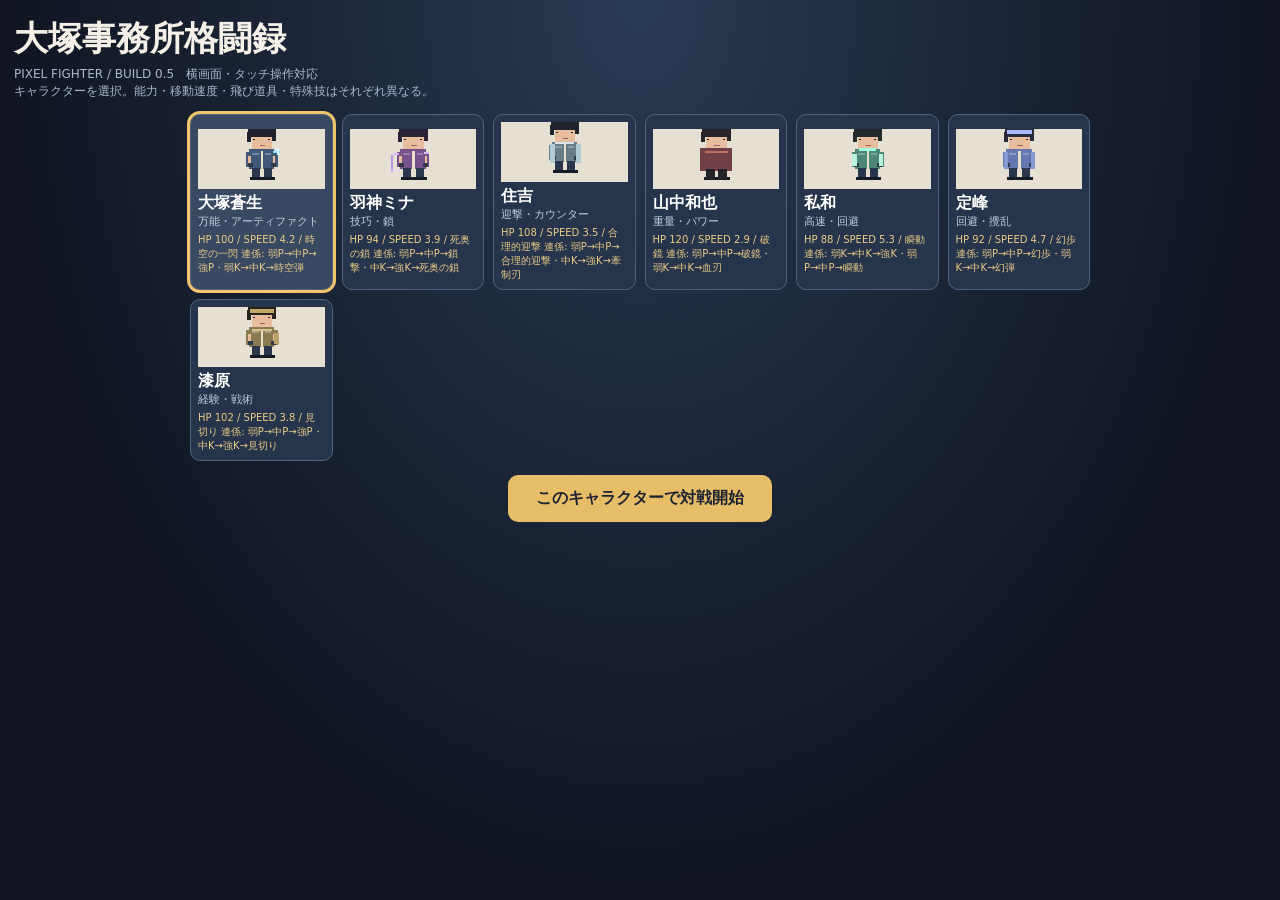
==== index.html @ 5e10b1a4 "Add distinct projectile behaviors for all seven fighters" ====
<!doctype html>
<html lang="ja">
<head>
<meta charset="utf-8">
<meta name="viewport" content="width=device-width,initial-scale=1,maximum-scale=1,user-scalable=no,viewport-fit=cover">
<meta name="theme-color" content="#101521">
<title>大塚事務所格闘録</title>
<style>
*{box-sizing:border-box}html,body{margin:0;width:100%;height:100%;overflow:hidden;background:#101521;color:#f4f0e7;font-family:system-ui,"Noto Sans JP",sans-serif;touch-action:none;user-select:none;-webkit-user-select:none}
button{font:inherit;border:0;cursor:pointer}.hidden{display:none!important}
#selectPanel{height:100dvh;overflow:auto;padding:14px;background:radial-gradient(ellipse at top,#293a53,#101521 70%)}
h1{font-size:clamp(22px,4vw,34px);margin:2px 0 4px}.sub{color:#aab8ce;font-size:12px}
#roster{display:grid;grid-template-columns:repeat(auto-fit,minmax(135px,1fr));gap:9px;max-width:900px;margin:14px auto}
.fighter{background:#26354b;color:#fff;border:1px solid #50627d;border-radius:10px;padding:7px;text-align:left;min-height:100px}.fighter.selected{outline:3px solid #efc56e;background:#394962}.fighter b,.fighter small{display:block}.fighter small{color:#c3cee0;font-size:11px}.fighter .stats{font-size:10px;color:#eacb88;margin-top:4px}
#start{display:block;margin:12px auto;padding:13px 28px;border-radius:10px;background:#e8bd68;color:#1b2230;font-weight:900}
#game{position:relative;width:100vw;height:100dvh;overflow:hidden;background:#111a27}
#arena{position:absolute;inset:0;width:100%;height:100%;display:block;image-rendering:pixelated}
#hud{position:absolute;left:3%;right:3%;top:max(8px,env(safe-area-inset-top));display:flex;gap:14px;justify-content:space-between;pointer-events:none;text-shadow:0 2px 3px #000}
.hudside{width:44%;max-width:440px}.hudside.right{text-align:right}.name{font-weight:900;font-size:clamp(12px,2.2vw,18px)}.meter{height:clamp(10px,1.8vh,16px);background:#492b37;border:1px solid #fff9;border-radius:4px;overflow:hidden;margin-top:3px}.fill{height:100%;width:100%;background:linear-gradient(90deg,#4bd07e,#a6e58a);transition:width .12s}
#round{position:absolute;top:9%;left:50%;transform:translateX(-50%);font-weight:900;font-size:clamp(12px,2vw,17px);color:#ffe5a3;text-shadow:0 2px 4px #000;white-space:nowrap;pointer-events:none}
#status{position:absolute;top:16%;left:50%;transform:translateX(-50%);font-size:clamp(13px,2.4vw,21px);font-weight:900;text-shadow:0 2px 4px #000;color:#fff0bd;white-space:nowrap;pointer-events:none}
#controls{position:absolute;inset:0;pointer-events:none}
#stickZone{position:absolute;left:max(14px,env(safe-area-inset-left));bottom:max(13px,env(safe-area-inset-bottom));width:clamp(112px,22vw,176px);height:clamp(112px,22vw,176px);border-radius:50%;background:#c9d8ef20;border:2px solid #e5efff50;backdrop-filter:blur(2px);pointer-events:auto;touch-action:none}
#stickKnob{position:absolute;width:42%;height:42%;left:29%;top:29%;border-radius:50%;background:#e5bd6c99;border:2px solid #fff9;box-shadow:0 2px 10px #0005;pointer-events:none}
#stickHint{position:absolute;inset:0;display:grid;place-items:center;color:#ffffff65;font-size:10px;font-weight:800;pointer-events:none}
#buttons{position:absolute;right:max(10px,env(safe-area-inset-right));bottom:max(10px,env(safe-area-inset-bottom));width:clamp(210px,39vw,310px);height:clamp(142px,27vw,190px);display:grid;grid-template-columns:repeat(3,1fr);grid-template-rows:repeat(3,1fr);gap:5px;pointer-events:auto}
.action{border-radius:50%;background:#d6e2f02b;border:2px solid #f5f5f580;color:#fff;font-weight:900;font-size:clamp(11px,2vw,16px);text-shadow:0 1px 3px #000;backdrop-filter:blur(3px);box-shadow:0 3px 10px #0004;touch-action:none}
.action:active,.action.pressed{background:#e5bd6c99;transform:scale(.96)}.action{font-size:clamp(9px,1.6vw,13px)}#btnSpecial{background:#a64c4c77;border-color:#ffc1a4a0}#btnFocus{background:#4b82a866;border-color:#a8d5ff99}#comboHud{position:absolute;left:50%;top:23%;transform:translateX(-50%);font-weight:1000;font-size:clamp(20px,4vw,34px);color:#ffe39a;text-shadow:0 3px 5px #000;pointer-events:none}#superWrap{position:absolute;left:3%;right:3%;bottom:7px;height:7px;border:1px solid #ffffff88;background:#111a;border-radius:5px;pointer-events:none}#superFill{height:100%;width:0;background:linear-gradient(90deg,#4aa9e8,#d4f5ff);border-radius:5px}#meterLabel{position:absolute;left:3%;bottom:16px;font-size:9px;color:#dcecff;text-shadow:0 1px 3px #000;pointer-events:none}@media(max-height:390px){#buttons{height:126px;width:220px;gap:3px}.action{font-size:9px}}
#topButtons{position:absolute;right:10px;top:max(8px,env(safe-area-inset-top));display:flex;gap:6px;pointer-events:auto}
.smallBtn{background:#111c2c99;border:1px solid #ffffff55;color:#fff;border-radius:7px;padding:6px 9px;font-size:11px;backdrop-filter:blur(4px)}
#endPanel{position:absolute;inset:0;background:#080d18b8;display:grid;place-items:center;text-align:center}
#endCard{background:#1c293b;border:1px solid #8290a8;border-radius:14px;padding:22px;min-width:220px}#endCard h2{margin:0 0 12px}
@media(orientation:portrait){#game:after{content:"スマホを横向きにしてください";position:absolute;inset:0;background:#101521ed;display:grid;place-items:center;font-weight:900;font-size:20px;z-index:20}}
@media(pointer:fine){#stickZone,#buttons{opacity:.62}}@media(max-height:390px){#stickZone{width:100px;height:100px}#buttons{height:106px;width:158px;gap:5px}.action{font-size:10px}#round{top:8%}#status{top:14%}}
</style>
</head>
<body>
<section id="selectPanel">
<h1>大塚事務所格闘録</h1><div class="sub">PIXEL FIGHTER / BUILD 0.5　横画面・タッチ操作対応</div>
<div class="sub">キャラクターを選択。能力・移動速度・飛び道具・特殊技はそれぞれ異なる。</div>
<div id="roster"></div><button id="start">このキャラクターで対戦開始</button>
</section>
<section id="game" class="hidden">
<canvas id="arena" width="960" height="540"></canvas>
<div id="hud"><div class="hudside"><div class="name" id="pName">PLAYER</div><div class="meter"><div class="fill" id="pBar"></div></div></div><div class="hudside right"><div class="name" id="eName">CPU</div><div class="meter"><div class="fill" id="eBar"></div></div></div></div>
<div id="round">ROUND 1</div><div id="status">FIGHT!</div><div id="comboHud"></div><div id="superWrap"><div id="superFill"></div></div><div id="meterLabel">SUPER</div>
<div id="topButtons"><button class="smallBtn" id="fullscreen">全画面</button><button class="smallBtn" id="back">戻る</button></div>
<div id="controls">
<div id="stickZone"><div id="stickHint">MOVE　↑ JUMP</div><div id="stickKnob"></div></div>
<div id="buttons"><button class="action" id="btnLP">弱P</button><button class="action" id="btnMP">中P</button><button class="action" id="btnHP">強P</button><button class="action" id="btnLK">弱K</button><button class="action" id="btnMK">中K</button><button class="action" id="btnHK">強K</button><button class="action" id="btnSpecial">必殺技</button><button class="action" id="btnFocus">セービング</button><button class="action" id="btnGuard">ガード</button></div>
</div>
<div id="endPanel" class="hidden"><div id="endCard"><h2 id="resultText">WIN!</h2><button id="rematch" class="smallBtn">もう一度対戦</button><button id="toSelect" class="smallBtn">キャラ選択</button></div></div>
</section>
<script>
const cast=[
{name:"大塚蒼生",role:"万能・アーティファクト",color:"#425879",hair:"#20232d",speed:4.2,hp:100,reach:76,weak:7,strong:13,shot: {name:"時空弾",damage:11,speed:8,size:9,color:"#8bd8ff",cool:780,type:"pierce"},special:"時空の一閃",passive:"連続攻撃の硬直が短い",routes:["弱P→中P→強P","弱K→中K→時空弾"]},
{name:"羽神ミナ",role:"技巧・鎖",color:"#76518c",hair:"#292333",speed:3.9,hp:94,reach:115,weak:6,strong:11,shot:{name:"鎖撃",damage:9,speed:7,size:7,color:"#d9b5ff",cool:700,type:"return"},special:"死奥の鎖",passive:"近接攻撃のリーチが長い",routes:["弱P→中P→鎖撃","中K→強K→死奥の鎖"]},
{name:"住吉",role:"迎撃・カウンター",color:"#667d88",hair:"#20252b",speed:3.5,hp:108,reach:86,weak:8,strong:14,shot:{name:"牽制刃",damage:8,speed:9,size:6,color:"#d8edf0",cool:860,type:"fast"},special:"合理的迎撃",passive:"ガード中の被ダメージを大幅軽減",routes:["弱P→中P→合理的迎撃","中K→強K→牽制刃"]},
{name:"山中和也",role:"重量・パワー",color:"#925454",hair:"#28252a",speed:2.9,hp:120,reach:92,weak:9,strong:18,shot:{name:"血刃",damage:10,speed:6,size:10,color:"#e75d62",cool:950,type:"heavy"},special:"破鏡",passive:"特殊技に出血効果",routes:["弱P→中P→破鏡","弱K→中K→血刃"]},
{name:"私和",role:"高速・回避",color:"#4b8878",hair:"#222b2b",speed:5.3,hp:88,reach:72,weak:6,strong:10,shot:{name:"風切",damage:7,speed:11,size:6,color:"#9dffe1",cool:590,type:"triple"},special:"瞬動",passive:"移動速度が高く硬直が短い",routes:["弱K→中K→強K","弱P→中P→瞬動"]},
{name:"定峰",role:"回避・攪乱",color:"#6578b0",hair:"#282b39",speed:4.7,hp:92,reach:80,weak:7,strong:11,shot:{name:"幻弾",damage:8,speed:8,size:8,color:"#b7baff",cool:660,type:"homing"},special:"幻歩",passive:"特殊技で短距離ワープ",routes:["弱P→中P→幻歩","弱K→中K→幻弾"]},
{name:"漆原",role:"経験・戦術",color:"#897a50",hair:"#28251e",speed:3.8,hp:102,reach:90,weak:8,strong:13,shot:{name:"牽制射",damage:9,speed:8,size:7,color:"#ffe39a",cool:720,type:"trap"},special:"見切り",passive:"攻撃後の隙が小さい",routes:["弱P→中P→強P","中K→強K→見切り"]}
];
const $=id=>document.getElementById(id),canvas=$("arena"),ctx=canvas.getContext("2d");
let selected=0,p=null,e=null,shots=[],running=false,last=0,keys={},stickPointer=null,axis=0,axisY=0,guard=false,round=1,hitEffects=[];const spriteCache={};
const clamp=(v,a,b)=>Math.max(a,Math.min(b,v));
function drawMini(cv,d){let c=cv.getContext("2d");c.fillStyle="#e6e0d3";c.fillRect(0,0,cv.width,cv.height);drawFighter(c,{...make(d,cv.width/2,1,false),y:cv.height-8},true)}
cast.forEach((d,i)=>{let b=document.createElement("button");b.className="fighter"+(i===0?" selected":"");let cv=document.createElement("canvas");cv.width=130;cv.height=60;cv.style.width="100%";cv.style.height="60px";cv.style.imageRendering="pixelated";drawMini(cv,d);let n=document.createElement("b");n.textContent=d.name;let r=document.createElement("small");r.textContent=d.role;let s=document.createElement("div");s.className="stats";s.textContent="HP "+d.hp+" / SPEED "+d.speed+" / "+d.special+"\n連係: "+d.routes.join("・");b.append(cv,n,r,s);b.onclick=()=>{selected=i;document.querySelectorAll(".fighter").forEach((x,j)=>x.classList.toggle("selected",i===j))};$("roster").append(b)});
function make(d,x,dir,isCPU){return{d,x,y:425,dir,hp:d.hp,max:d.hp,vy:0,ground:true,cool:0,shotCool:0,stun:0,attackTime:0,attackKind:"",bleed:0,guard:false,isCPU,ai:0,flash:0,anim:0,comboWindow:0,comboStage:0,comboCount:0,comboBuffer:[],guardMeter:100,guardBreak:0,airAttackUsed:false,super:0,focus:0,moveState:"idle",moveTimer:0}}
function say(s){$("status").textContent=s}
function begin(){let idx;do{idx=Math.floor(Math.random()*cast.length)}while(idx===selected);p=make(cast[selected],250,1,false);e=make(cast[idx],710,-1,true);shots=[];hitEffects=[];running=true;last=0;keys={};axis=0;axisY=0;guard=false;$("selectPanel").classList.add("hidden");$("game").classList.remove("hidden");$("endPanel").classList.add("hidden");$("pName").textContent=p.d.name;$("eName").textContent=e.d.name+"（CPU）";$("round").textContent="ROUND "+round;say("FIGHT!");requestAnimationFrame(loop)}
function attackButton(f,t,code){
 const map={LP:["weak",1],MP:["medium",1.28],HP:["heavy",1.65],LK:["weak",.9],MK:["medium",1.12],HK:["heavy",1.48]},m=map[code];
 if(!running||!m||f.stun>0||(!f.ground&&f.airAttackUsed))return;
 const chained=f.comboWindow>0&&f.attackTime<120;if((f.attackTime>0||f.cool>0)&&!chained)return;
 const now=performance.now();f.comboBuffer=f.comboBuffer.filter(v=>now-v.t<1100);f.comboBuffer.push({code,t:now});if(f.comboBuffer.length>3)f.comboBuffer.shift();
 const route=f.comboBuffer.slice(-3).map(v=>v.code).join(",");
 const routeMap={"大塚蒼生":"LP,MP,HP","羽神ミナ":"LP,MP,HK","住吉":"LP,MP,HK","山中和也":"LP,MP,HP","私和":"LK,MK,HK","定峰":"LP,MP,HK","漆原":"LP,MP,HP"};
 const routeHit=route===routeMap[f.d.name];if(routeHit){f.super=Math.min(100,f.super+20);f.comboBuffer=[];say(f.d.name+" 固有コンボ！");}
 const rank=m[0],base=rank==="weak"?f.d.weak:rank==="medium"?Math.round(f.d.weak*1.35):f.d.strong;
 const damage=Math.max(1,Math.round(base*m[1]*(chained ? 0.9 : 1)*(f.ground ? 1 : 0.82)));
 const reach=f.d.reach*(rank==="weak"?.92:rank==="medium"?1.04:1.13);
 f.attackKind=code;f.attackTime=rank==="weak"?175:rank==="medium"?230:300;f.cool=rank==="weak"?280:rank==="medium"?430:610;f.comboWindow=rank==="heavy"?0:660;f.moveState="attack";f.moveTimer=f.attackTime;
 if(!f.ground)f.airAttackUsed=true;
 if(Math.abs(t.x-f.x)<=reach&&Math.abs(t.y-f.y)<125&&f.dir===(t.x>f.x?1:-1)){
  let dmg=damage,blocked=t.guard&&t.guardBreak<=0,armored=t.focus>0;
  if(armored){t.focus=0;dmg=Math.max(1,Math.ceil(dmg*.4));blocked=true;say("FOCUS ARMOR!");}
  if(blocked&&t.guard){t.guardMeter=Math.max(0,t.guardMeter-(rank==="heavy"?38:rank==="medium"?27:17));dmg=Math.max(1,Math.ceil(dmg*(t.d.name==="住吉"?.2:.38)));if(t.guardMeter<=0){t.guard=false;t.guardBreak=1050;t.stun=820;dmg=Math.ceil(damage*1.25);say("GUARD CRUSH!");}}
  t.hp=Math.max(0,t.hp-dmg);t.stun=armored?0:blocked?95:rank==="heavy"?285:rank==="medium"?205:145;t.flash=130;t.x=clamp(t.x+f.dir*(blocked?5:18),45,915);
  f.super=Math.min(100,f.super+dmg*.65);t.super=Math.min(100,t.super+dmg*.25);f.comboCount=chained?f.comboCount+1:1;
  if(f.comboCount>1)say(f.comboCount+" HIT COMBO");hitEffects.push({x:t.x,y:t.y-60,life:190,color:"#ffe6a0"});checkWin();
 }
}
function melee(f,t,kind){
 const chained=f.comboWindow>0&&f.attackTime<95;
 if(!running||f.stun>0||f.attackTime>0&&!chained||f.cool>0&&!chained||(!f.ground&&f.airAttackUsed))return;
 const d=kind==="weak"?f.d.weak:f.d.strong,range=(kind==="weak"?f.d.reach:f.d.reach+14);
 const airborne=!f.ground,damageScale=airborne?.82:1;
 f.attackKind=airborne?"air-"+kind:kind;f.attackTime=kind==="weak"?190:270;
 f.cool=(kind==="weak"?430:690)*(f.d.name==="漆原"?.78:1);
 f.comboWindow=620;f.comboStage=chained?f.comboStage+1:1;if(f.comboStage>=3)f.comboWindow=0;
 if(airborne)f.airAttackUsed=true;
 if(Math.abs(t.x-f.x)<=range&&Math.abs(t.y-f.y)<(airborne?125:90)&&f.dir===(t.x>f.x?1:-1)){
  let damage=Math.max(1,Math.round(d*damageScale)),broken=false;
  if(t.guard){t.guardMeter=Math.max(0,t.guardMeter-(kind==="strong"?34:20));damage=Math.max(1,Math.ceil(d*(t.d.name==="住吉"?.22:.42)));if(t.guardMeter<=0){t.guard=false;t.guardBreak=950;t.stun=720;damage=Math.ceil(d*1.25);broken=true}}
  t.hp=Math.max(0,t.hp-damage);if(!broken)t.stun=t.guard?85:kind==="weak"?145:230;
  t.flash=110;t.x=clamp(t.x+f.dir*(t.guard?5:17),45,915);
  say(broken?t.d.name+"のガードブレイク！":f.d.name+"："+(airborne?"空中":"")+(kind==="weak"?"弱攻撃":"強攻撃")+"！");
  checkWin();
 }
}
function shoot(f,forced=false){
 if(!running||f.shotCool>0||f.stun>0||(f.attackTime>0&&!forced))return;
 const q=f.d.shot,type=q.type||"normal",superBoost=f.attackKind==="super"?1.8:1;
 const spawn=(vy=0,offset=0)=>shots.push({x:f.x+f.dir*25,y:f.y-65+offset,vx:f.dir*q.speed,vy,damage:Math.round(q.damage*superBoost),size:q.size*(superBoost>1?1.5:1),color:q.color,owner:f,life:type==="trap"?240:150,type,hitCount:0,turn:false});
 if(type==="triple"){spawn(-1.05,-9);spawn(0,0);spawn(1.05,9)}else spawn();
 f.shotCool=q.cool;f.attackTime=155;f.attackKind="shot";f.comboWindow=0;say(f.d.name+"："+q.name+"！");
}
function special(f,t){const chained=f.comboWindow>0&&f.attackTime<120;if(!running||f.stun>0||f.attackTime>0&&!chained||f.cool>0&&!chained)return;let name=f.d.name;const powered=f.super>=100;if(powered)f.super=0;f.cool=(name==="私和"?560:760);f.attackTime=powered?420:190;f.attackKind=powered?"super":"special";f.comboWindow=0;if(name==="定峰"){f.x=clamp(t.x-f.dir*70,45,915);f.dir=t.x>f.x?1:-1;meleeEffect(f,t,13,100,"幻歩");return}if(name==="羽神ミナ"){meleeEffect(f,t,17,150,"死奥の鎖");return}if(name==="住吉"){f.guard=true;f.attackTime=520;f.guardMeter=Math.min(100,f.guardMeter+25);say("住吉：合理的迎撃！");return}if(name==="山中和也"){meleeEffect(f,t,21,105,"破鏡");if(Math.abs(t.x-f.x)<110)t.bleed=2400;return}if(name==="漆原"){f.guard=true;f.attackTime=0;shoot(f,true);return}if(name==="私和"){f.x=clamp(f.x+f.dir*95,45,915);meleeEffect(f,t,15,85,"瞬動");return}shoot(f,true)}
function meleeEffect(f,t,dmg,range,label){if(Math.abs(t.x-f.x)<=range&&f.dir===(t.x>f.x?1:-1)){dmg=Math.round(dmg*(f.attackKind==="super"?1.8:1));if(t.focus>0){t.focus=0;dmg=Math.max(1,Math.ceil(dmg*.4));t.stun=0}else t.stun=230;t.hp=Math.max(0,t.hp-dmg);t.stun=t.focus>0?0:230;t.flash=140;t.x=clamp(t.x+f.dir*20,45,915);say(f.d.name+"："+label+"！");checkWin()}else say(f.d.name+"："+label+"！")}
function checkWin(){if(p.hp<=0||e.hp<=0){running=false;let winner=p.hp>0?p.d.name:e.d.name;$("resultText").textContent=winner+" WIN!";$("endPanel").classList.remove("hidden")}}
function updateF(f,t,dt){let k=dt/16.67;f.anim+=dt;f.moveTimer=Math.max(0,f.moveTimer-dt);f.focus=Math.max(0,f.focus-dt);if(f.moveTimer===0&&f.attackTime===0)f.moveState=f.ground?"idle":"jump";f.cool=Math.max(0,f.cool-dt);f.shotCool=Math.max(0,f.shotCool-dt);f.stun=Math.max(0,f.stun-dt);f.attackTime=Math.max(0,f.attackTime-dt);f.flash=Math.max(0,f.flash-dt);f.comboWindow=Math.max(0,f.comboWindow-dt);f.guardBreak=Math.max(0,f.guardBreak-dt);if(!f.guard&&f.guardBreak<=0)f.guardMeter=Math.min(100,f.guardMeter+dt*.018);if(f.guardBreak>0)f.guard=false;if(f.bleed>0){let old=Math.ceil(f.bleed/800);f.bleed=Math.max(0,f.bleed-dt);if(Math.ceil(f.bleed/800)<old){f.hp=Math.max(0,f.hp-1);checkWin()}}if(f.attackTime===0&&f.isCPU)f.guard=false;
if(f.isCPU){f.ai+=dt;f.dir=t.x>f.x?1:-1;if(f.stun<=0&&f.attackTime<=0){let dist=Math.abs(t.x-f.x);if(dist>270){f.x+=f.dir*f.d.speed*.8*k}else if(dist>f.d.reach+25){f.x+=f.dir*f.d.speed*.65*k;if(f.ai>850){f.ai=0;shoot(f)}}else if(f.ai>650){f.ai=0;let r=Math.random();if(r<.34)melee(f,t,"weak");else if(r<.68)melee(f,t,"strong");else special(f,t)}else if(f.ai>450&&f.d.name==="住吉"){f.ai=0;f.guard=true;f.attackTime=420}}}
else if(f.stun<=0&&f.attackTime<=0){let move=axis;if(keys.left||keys.a)move=-1;if(keys.right||keys.d)move=1;if(move){f.x+=move*f.d.speed*k;f.dir=t.x>f.x?1:-1}if(keys.jump&&f.ground){f.vy=-9.5;f.ground=false;f.airAttackUsed=false}f.guard=guard&&f.guardBreak<=0}
if(!f.ground){f.y+=f.vy*k;f.vy+=.48*k;if(f.y>=425){f.y=425;f.vy=0;f.ground=true;f.airAttackUsed=false}}f.x=clamp(f.x,45,915)}
function updateShots(dt){for(let i=shots.length-1;i>=0;i--){let s=shots[i];s.x+=s.vx*dt/16.67;s.life-=dt;let target=s.owner===p?e:p;if(Math.abs(s.x-target.x)<s.size+16&&Math.abs(s.y-(target.y-48))<42){let dmg=target.guard?Math.max(1,Math.ceil(s.damage*.5)):s.damage;if(target.focus>0){target.focus=0;dmg=Math.max(1,Math.ceil(dmg*.4));target.stun=0}else target.stun=target.guard?75:145;target.hp=Math.max(0,target.hp-dmg);target.flash=110;s.owner.super=Math.min(100,s.owner.super+dmg*.55);if(s.owner.d.name==="山中和也")target.bleed=1600;shots.splice(i,1);checkWin();continue}if(s.life<=0||s.x<0||s.x>960)shots.splice(i,1)}}
function makeSprite(d){
 const s=document.createElement("canvas");s.width=256;s.height=256;const g=s.getContext("2d");g.imageSmoothingEnabled=false;
 const px=(x,y,w,h,col)=>{g.fillStyle=col;g.fillRect(x,y,w,h)};
 const skin="#e8bd9e",dark="#20232d",cloth=d.color;
 // Pixel-art silhouette: layered clothing, seams, gloves, face and hair.
 px(82,20,92,16,d.hair);px(70,32,116,22,d.hair);px(66,48,18,42,d.hair);px(166,48,20,38,d.hair);
 px(86,54,84,72,skin);px(79,45,98,24,d.hair);px(90,76,10,7,"#26232a");px(155,76,10,7,"#26232a");px(118,101,24,5,"#9a625b");
 px(76,120,104,86,cloth);px(62,132,18,66,cloth);px(176,132,18,66,cloth);
 px(86,200,34,44,"#29364c");px(138,200,34,44,"#29364c");px(78,238,52,12,"#151c28");px(132,238,52,12,"#151c28");
 // jacket panels and pixel highlights
 px(122,126,12,78,"#e8dfcc");px(88,135,28,8,"#ffffff44");px(144,135,24,8,"#ffffff44");
 px(72,150,10,32,skin);px(174,150,10,32,skin);px(72,178,18,18,"#30394c");px(168,178,18,18,"#30394c");
 // Individual signature details and silhouettes
 if(d.name==="大塚蒼生"){px(176,128,26,8,"#8bd8ff");px(190,116,8,30,"#d5f6ff");px(90,26,74,8,"#111722")}
 if(d.name==="羽神ミナ"){px(42,138,28,6,"#d9b5ff");px(36,144,8,72,"#b995df");px(28,208,50,6,"#e8d5ff");px(172,132,22,10,"#d9b5ff")}
 if(d.name==="住吉"){px(68,126,18,82,"#b5cbd2");px(176,126,18,82,"#b5cbd2");px(88,120,80,8,"#d7e5e8")}
 if(d.name==="山中和也"){px(64,116,128,96,"#713f45");px(82,126,92,12,"#c26a68");px(88,204,36,42,"#24232a");px(136,204,36,42,"#24232a")}
 if(d.name==="私和"){px(92,116,72,10,"#9dffe1");px(64,142,18,48,"#b8f5dc");px(174,142,18,48,"#b8f5dc")}
 if(d.name==="定峰"){px(78,38,100,18,"#aebaff");px(66,134,16,72,"#8799d5");px(174,134,16,72,"#8799d5")}
 if(d.name==="漆原"){px(78,44,100,14,"#c2a96b");px(86,128,84,10,"#d9c48d");px(178,145,22,46,"#bca36b")}
 return s;
}
function drawFighter(c,f,mini=false){
 const x=f.x,y=f.y,phase=f.anim/95;
 if(!spriteCache[f.d.name])spriteCache[f.d.name]=makeSprite(f.d);
 const moving=f.isCPU?Math.abs(f.x-(f._lastX??f.x))>.15:Math.abs(axis)>.1||keys.a||keys.d;
 const jumping=!f.ground,attack=f.attackTime>0&&!f.guard;
 const w=mini?64:112,h=mini?60:148;
 c.save();c.translate(x,y);c.scale(f.dir,1);c.imageSmoothingEnabled=false;
 const bob=moving?Math.sin(phase*2)*3:Math.sin(phase)*1.2;
 c.drawImage(spriteCache[f.d.name],-w/2,-h+bob,w,h);
 if(jumping){c.fillStyle="#dff5ff88";c.fillRect(-w*.48,-h-8,w*.96,4)}
 if(f.guard){c.strokeStyle="#9fe5ff";c.lineWidth=3;c.strokeRect(-w*.42,-h-3,w*.84,h+4)}
 if(attack){c.fillStyle=f.attackKind==="special"?"#ffe08a":"#fff4d0";c.fillRect(24,-h*.55,38,6)}
 if(f.flash>0){c.globalAlpha=.3;c.fillStyle="#fff";c.fillRect(-w/2,-h,w,h);c.globalAlpha=1}
 c.restore();f._lastX=f.x;
}
function render(){ctx.clearRect(0,0,960,540);let g=ctx.createLinearGradient(0,0,0,540);g.addColorStop(0,"#aebdca");g.addColorStop(.65,"#d8d1bd");g.addColorStop(1,"#7d897f");ctx.fillStyle=g;ctx.fillRect(0,0,960,540);ctx.fillStyle="#8995a0";for(let i=0;i<12;i++){let x=i*86;ctx.fillRect(x,185+(i%4)*15,62,220)}ctx.fillStyle="#e5d8b8";ctx.fillRect(0,430,960,110);ctx.fillStyle="#58635f";ctx.fillRect(0,430,960,5);ctx.fillStyle="#3d4a52";ctx.fillRect(370,60,220,42);ctx.fillStyle="#f7e9c8";ctx.font="bold 18px monospace";ctx.textAlign="center";ctx.fillText("OTSUKA OFFICE",480,87);[p,e].forEach(f=>drawFighter(ctx,f));shots.forEach(s=>{ctx.fillStyle=s.color;ctx.shadowColor=s.color;ctx.shadowBlur=16;ctx.beginPath();ctx.arc(s.x,s.y,s.size,0,Math.PI*2);ctx.fill();ctx.shadowBlur=0});$("pBar").style.width=(p.hp/p.max*100)+"%";$("eBar").style.width=(e.hp/e.max*100)+"%";$("superFill").style.width=p.super+"%";$("comboHud").textContent=p.comboCount>1?p.comboCount+" HIT":""}
function loop(t){if(!running){render();return}let dt=Math.min(34,t-(last||t));last=t;updateF(p,e,dt);updateF(e,p,dt);updateShots(dt);render();if(running)requestAnimationFrame(loop)}
$("start").onclick=begin;$("back").onclick=()=>{running=false;$("game").classList.add("hidden");$("selectPanel").classList.remove("hidden")};$("rematch").onclick=begin;$("toSelect").onclick=()=>{$("endPanel").classList.add("hidden");$("game").classList.add("hidden");$("selectPanel").classList.remove("hidden");round=1};
$("fullscreen").onclick=()=>{let el=document.documentElement;if(!document.fullscreenElement&&el.requestFullscreen)el.requestFullscreen().catch(()=>{});if(screen.orientation&&screen.orientation.lock)screen.orientation.lock("landscape").catch(()=>{})};
document.addEventListener("keydown",ev=>{let k=ev.key.toLowerCase();if([" ","arrowup","arrowdown","arrowleft","arrowright"].includes(k))ev.preventDefault();keys[k]=true;if(ev.repeat)return;if(k==="j"&&p)attackButton(p,e,"LP");if(k==="k"&&p)attackButton(p,e,"MP");if(k==="l"&&p)attackButton(p,e,"HP");if(k==="u"&&p)attackButton(p,e,"LK");if(k==="i"&&p)attackButton(p,e,"MK");if(k==="o"&&p)attackButton(p,e,"HK");if(k==="p"&&p)special(p,e)});document.addEventListener("keyup",ev=>keys[ev.key.toLowerCase()]=false);
const zone=$("stickZone"),knob=$("stickKnob");function stickMove(ev){let r=zone.getBoundingClientRect(),dx=ev.clientX-(r.left+r.width/2),dy=ev.clientY-(r.top+r.height/2),max=r.width*.31,len=Math.hypot(dx,dy);if(len>max){dx=dx/len*max;dy=dy/len*max}knob.style.transform="translate("+dx+"px,"+dy+"px)";axis=Math.abs(dx)>max*.2?Math.sign(dx):0;axisY=Math.abs(dy)>max*.2?Math.sign(dy):0;keys.jump=dy< -max*.3}
zone.addEventListener("pointerdown",ev=>{ev.preventDefault();stickPointer=ev.pointerId;zone.setPointerCapture(ev.pointerId);stickMove(ev)});zone.addEventListener("pointermove",ev=>{if(ev.pointerId===stickPointer)stickMove(ev)});function stickEnd(ev){if(ev.pointerId!==stickPointer)return;stickPointer=null;axis=0;axisY=0;keys.jump=false;knob.style.transform="translate(0,0)"}zone.addEventListener("pointerup",stickEnd);zone.addEventListener("pointercancel",stickEnd);
function bindHold(id,fn){let b=$(id);b.addEventListener("pointerdown",ev=>{ev.preventDefault();b.classList.add("pressed");b.setPointerCapture(ev.pointerId);fn(true)});["pointerup","pointercancel","lostpointercapture"].forEach(type=>b.addEventListener(type,()=>{b.classList.remove("pressed");fn(false)}))}
bindHold("btnLP",v=>{if(v&&p)attackButton(p,e,"LP")});bindHold("btnMP",v=>{if(v&&p)attackButton(p,e,"MP")});bindHold("btnHP",v=>{if(v&&p)attackButton(p,e,"HP")});bindHold("btnLK",v=>{if(v&&p)attackButton(p,e,"LK")});bindHold("btnMK",v=>{if(v&&p)attackButton(p,e,"MK")});bindHold("btnHK",v=>{if(v&&p)attackButton(p,e,"HK")});bindHold("btnSpecial",v=>{if(v&&p)special(p,e)});bindHold("btnFocus",v=>{if(v&&p&&p.super>=25){p.super-=25;p.focus=650;p.attackTime=280;p.guardMeter=Math.min(100,p.guardMeter+20);say("FOCUS ATTACK: ARMOR")}});bindHold("btnGuard",v=>guard=v);
</script></body></html>
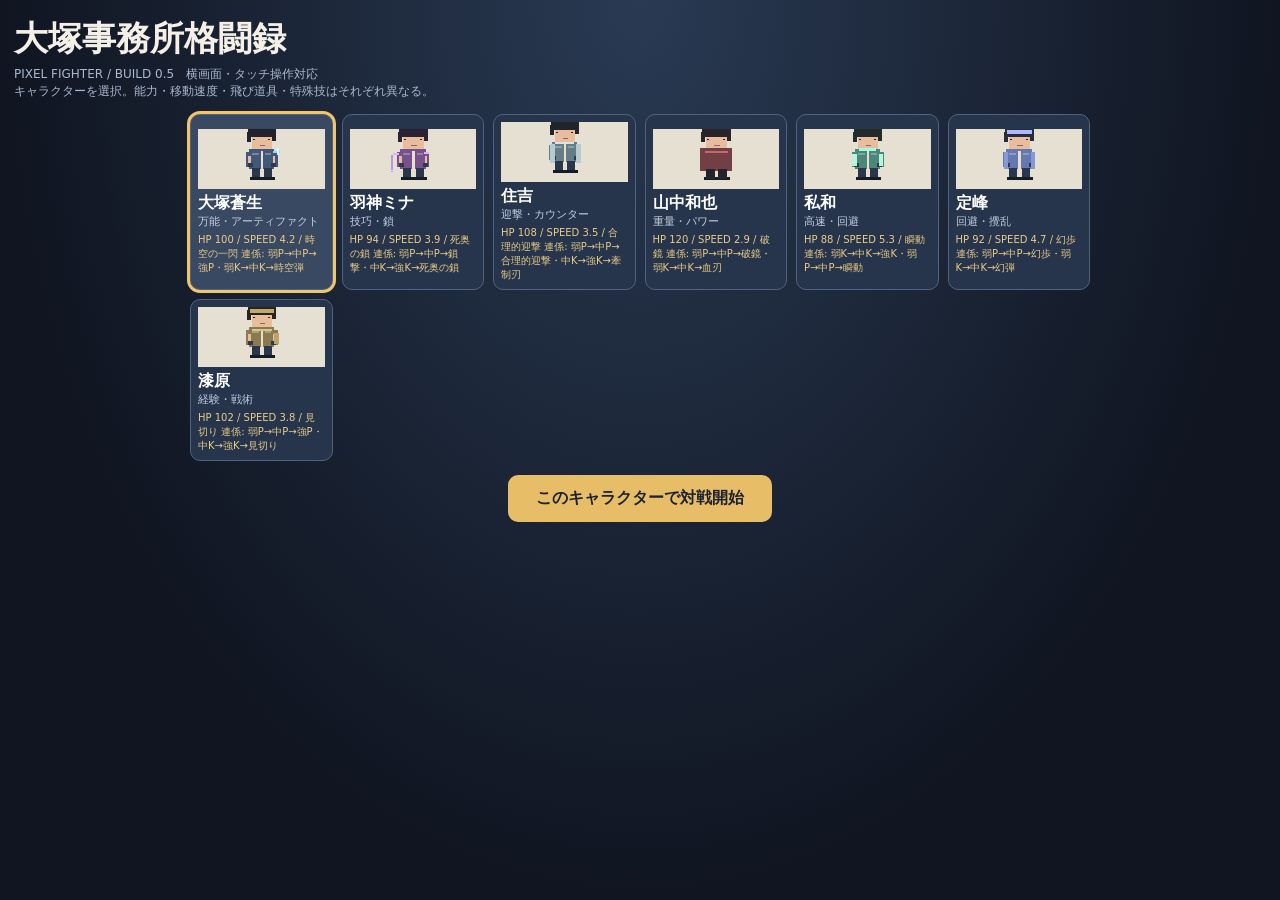
==== commit 36379996: "Add character projectile behaviors and improve combo combat flow" ====
--- a/index.html
+++ b/index.html
@@ -78,7 +78,7 @@
  const routeMap={"大塚蒼生":"LP,MP,HP","羽神ミナ":"LP,MP,HK","住吉":"LP,MP,HK","山中和也":"LP,MP,HP","私和":"LK,MK,HK","定峰":"LP,MP,HK","漆原":"LP,MP,HP"};
  const routeHit=route===routeMap[f.d.name];if(routeHit){f.super=Math.min(100,f.super+20);f.comboBuffer=[];say(f.d.name+" 固有コンボ！");}
  const rank=m[0],base=rank==="weak"?f.d.weak:rank==="medium"?Math.round(f.d.weak*1.35):f.d.strong;
- const damage=Math.max(1,Math.round(base*m[1]*(chained ? 0.9 : 1)*(f.ground ? 1 : 0.82)));
+ const damage=Math.max(1,Math.round(base*m[1]*(chained ? 0.9 : 1)*(f.ground ? 1 : 0.82)*(routeHit?1.3:1)));
  const reach=f.d.reach*(rank==="weak"?.92:rank==="medium"?1.04:1.13);
  f.attackKind=code;f.attackTime=rank==="weak"?175:rank==="medium"?230:300;f.cool=rank==="weak"?280:rank==="medium"?430:610;f.comboWindow=rank==="heavy"?0:660;f.moveState="attack";f.moveTimer=f.attackTime;
  if(!f.ground)f.airAttackUsed=true;
@@ -120,10 +120,32 @@
 function meleeEffect(f,t,dmg,range,label){if(Math.abs(t.x-f.x)<=range&&f.dir===(t.x>f.x?1:-1)){dmg=Math.round(dmg*(f.attackKind==="super"?1.8:1));if(t.focus>0){t.focus=0;dmg=Math.max(1,Math.ceil(dmg*.4));t.stun=0}else t.stun=230;t.hp=Math.max(0,t.hp-dmg);t.stun=t.focus>0?0:230;t.flash=140;t.x=clamp(t.x+f.dir*20,45,915);say(f.d.name+"："+label+"！");checkWin()}else say(f.d.name+"："+label+"！")}
 function checkWin(){if(p.hp<=0||e.hp<=0){running=false;let winner=p.hp>0?p.d.name:e.d.name;$("resultText").textContent=winner+" WIN!";$("endPanel").classList.remove("hidden")}}
 function updateF(f,t,dt){let k=dt/16.67;f.anim+=dt;f.moveTimer=Math.max(0,f.moveTimer-dt);f.focus=Math.max(0,f.focus-dt);if(f.moveTimer===0&&f.attackTime===0)f.moveState=f.ground?"idle":"jump";f.cool=Math.max(0,f.cool-dt);f.shotCool=Math.max(0,f.shotCool-dt);f.stun=Math.max(0,f.stun-dt);f.attackTime=Math.max(0,f.attackTime-dt);f.flash=Math.max(0,f.flash-dt);f.comboWindow=Math.max(0,f.comboWindow-dt);f.guardBreak=Math.max(0,f.guardBreak-dt);if(!f.guard&&f.guardBreak<=0)f.guardMeter=Math.min(100,f.guardMeter+dt*.018);if(f.guardBreak>0)f.guard=false;if(f.bleed>0){let old=Math.ceil(f.bleed/800);f.bleed=Math.max(0,f.bleed-dt);if(Math.ceil(f.bleed/800)<old){f.hp=Math.max(0,f.hp-1);checkWin()}}if(f.attackTime===0&&f.isCPU)f.guard=false;
-if(f.isCPU){f.ai+=dt;f.dir=t.x>f.x?1:-1;if(f.stun<=0&&f.attackTime<=0){let dist=Math.abs(t.x-f.x);if(dist>270){f.x+=f.dir*f.d.speed*.8*k}else if(dist>f.d.reach+25){f.x+=f.dir*f.d.speed*.65*k;if(f.ai>850){f.ai=0;shoot(f)}}else if(f.ai>650){f.ai=0;let r=Math.random();if(r<.34)melee(f,t,"weak");else if(r<.68)melee(f,t,"strong");else special(f,t)}else if(f.ai>450&&f.d.name==="住吉"){f.ai=0;f.guard=true;f.attackTime=420}}}
+if(f.isCPU){f.ai+=dt;f.dir=t.x>f.x?1:-1;if(f.stun<=0&&f.attackTime<=0){let dist=Math.abs(t.x-f.x);if(dist>270){f.x+=f.dir*f.d.speed*.8*k}else if(dist>f.d.reach+25){f.x+=f.dir*f.d.speed*.65*k;if(f.ai>850){f.ai=0;shoot(f)}}else if(f.ai>650){f.ai=0;let r=Math.random();if(r<.18)attackButton(f,t,"LP");else if(r<.34)attackButton(f,t,"MP");else if(r<.50)attackButton(f,t,"HP");else if(r<.66)attackButton(f,t,"LK");else if(r<.82)attackButton(f,t,"HK");else special(f,t)}else if(f.ai>450&&f.d.name==="住吉"){f.ai=0;f.guard=true;f.attackTime=420}}}
 else if(f.stun<=0&&f.attackTime<=0){let move=axis;if(keys.left||keys.a)move=-1;if(keys.right||keys.d)move=1;if(move){f.x+=move*f.d.speed*k;f.dir=t.x>f.x?1:-1}if(keys.jump&&f.ground){f.vy=-9.5;f.ground=false;f.airAttackUsed=false}f.guard=guard&&f.guardBreak<=0}
 if(!f.ground){f.y+=f.vy*k;f.vy+=.48*k;if(f.y>=425){f.y=425;f.vy=0;f.ground=true;f.airAttackUsed=false}}f.x=clamp(f.x,45,915)}
-function updateShots(dt){for(let i=shots.length-1;i>=0;i--){let s=shots[i];s.x+=s.vx*dt/16.67;s.life-=dt;let target=s.owner===p?e:p;if(Math.abs(s.x-target.x)<s.size+16&&Math.abs(s.y-(target.y-48))<42){let dmg=target.guard?Math.max(1,Math.ceil(s.damage*.5)):s.damage;if(target.focus>0){target.focus=0;dmg=Math.max(1,Math.ceil(dmg*.4));target.stun=0}else target.stun=target.guard?75:145;target.hp=Math.max(0,target.hp-dmg);target.flash=110;s.owner.super=Math.min(100,s.owner.super+dmg*.55);if(s.owner.d.name==="山中和也")target.bleed=1600;shots.splice(i,1);checkWin();continue}if(s.life<=0||s.x<0||s.x>960)shots.splice(i,1)}}
+function updateShots(dt){
+ for(let i=shots.length-1;i>=0;i--){
+  const s=shots[i],target=s.owner===p?e:p,step=dt/16.67;
+  if(s.type==="homing"){const dy=(target.y-48)-s.y;s.vy=clamp(s.vy+dy*.006,-1.8,1.8)}
+  if(s.type==="return"&&s.life<78&&!s.turn){s.vx=-s.vx;s.turn=true}
+  if(s.type==="trap")s.vx*=.965;
+  s.x+=s.vx*step;s.y+=s.vy*step;s.life-=dt;
+  if(s.type==="return"&&s.turn&&Math.abs(s.x-s.owner.x)<22){shots.splice(i,1);continue}
+  if(Math.abs(s.x-target.x)<s.size+18&&Math.abs(s.y-(target.y-48))<44){
+   let dmg=target.guard?Math.max(1,Math.ceil(s.damage*.5)):s.damage,armored=target.focus>0;
+   if(armored){target.focus=0;dmg=Math.max(1,Math.ceil(dmg*.4));target.stun=0}
+   else target.stun=target.guard?75:s.type==="heavy"?260:145;
+   target.hp=Math.max(0,target.hp-dmg);target.flash=110;s.owner.super=Math.min(100,s.owner.super+dmg*.55);
+   if(s.type==="heavy"||s.owner.d.name==="山中和也")target.bleed=Math.max(target.bleed,1600);
+   target.x=clamp(target.x+(s.vx>0?1:-1)*(s.type==="heavy"?26:10),45,915);
+   if(s.type==="pierce"&&s.hitCount<1){s.hitCount++;s.vx*=.82}
+   else if(s.type==="return"&&!s.turn){s.turn=true;s.vx=-s.vx}
+   else if(s.type!=="return"){shots.splice(i,1)}
+   checkWin();continue;
+  }
+  if(s.life<=0||s.x<0||s.x>960||s.y<250||s.y>450)shots.splice(i,1);
+ }
+}
 function makeSprite(d){
  const s=document.createElement("canvas");s.width=256;s.height=256;const g=s.getContext("2d");g.imageSmoothingEnabled=false;
  const px=(x,y,w,h,col)=>{g.fillStyle=col;g.fillRect(x,y,w,h)};
@@ -151,13 +173,21 @@
  if(!spriteCache[f.d.name])spriteCache[f.d.name]=makeSprite(f.d);
  const moving=f.isCPU?Math.abs(f.x-(f._lastX??f.x))>.15:Math.abs(axis)>.1||keys.a||keys.d;
  const jumping=!f.ground,attack=f.attackTime>0&&!f.guard;
- const w=mini?64:112,h=mini?60:148;
- c.save();c.translate(x,y);c.scale(f.dir,1);c.imageSmoothingEnabled=false;
- const bob=moving?Math.sin(phase*2)*3:Math.sin(phase)*1.2;
- c.drawImage(spriteCache[f.d.name],-w/2,-h+bob,w,h);
+ const w=mini?64:112,h=mini?60:148,bob=moving?Math.sin(phase*2)*3:Math.sin(phase)*1.2;
+ c.save();c.translate(x+(attack?7:0),y+bob);c.scale(f.dir,1);c.imageSmoothingEnabled=false;
+ if(attack&&f.d.name==="山中和也")c.rotate(-.075);
+ else if(attack&&f.d.name==="私和")c.rotate(-.11);
+ else if(attack&&f.d.name==="羽神ミナ")c.rotate(-.045);
+ c.drawImage(spriteCache[f.d.name],-w/2,-h,w,h);
  if(jumping){c.fillStyle="#dff5ff88";c.fillRect(-w*.48,-h-8,w*.96,4)}
  if(f.guard){c.strokeStyle="#9fe5ff";c.lineWidth=3;c.strokeRect(-w*.42,-h-3,w*.84,h+4)}
- if(attack){c.fillStyle=f.attackKind==="special"?"#ffe08a":"#fff4d0";c.fillRect(24,-h*.55,38,6)}
+ if(attack){
+  c.fillStyle=f.attackKind==="special"||f.attackKind==="super"?"#ffe08a":"#fff4d0";
+  c.fillRect(24,-h*.55,38,6);
+  if(f.d.name==="大塚蒼生"){c.strokeStyle="#8bd8ff";c.lineWidth=3;c.beginPath();c.arc(28,-h*.56,26,-1.3,1.1);c.stroke()}
+  if(f.d.name==="羽神ミナ"){c.strokeStyle="#d9b5ff";c.lineWidth=4;c.beginPath();c.moveTo(18,-h*.52);c.quadraticCurveTo(62,-h*.8,82,-h*.6);c.stroke()}
+  if(f.d.name==="山中和也"){c.fillStyle="#e75d62";c.fillRect(35,-h*.46,34,7)}
+ }
  if(f.flash>0){c.globalAlpha=.3;c.fillStyle="#fff";c.fillRect(-w/2,-h,w,h);c.globalAlpha=1}
  c.restore();f._lastX=f.x;
 }
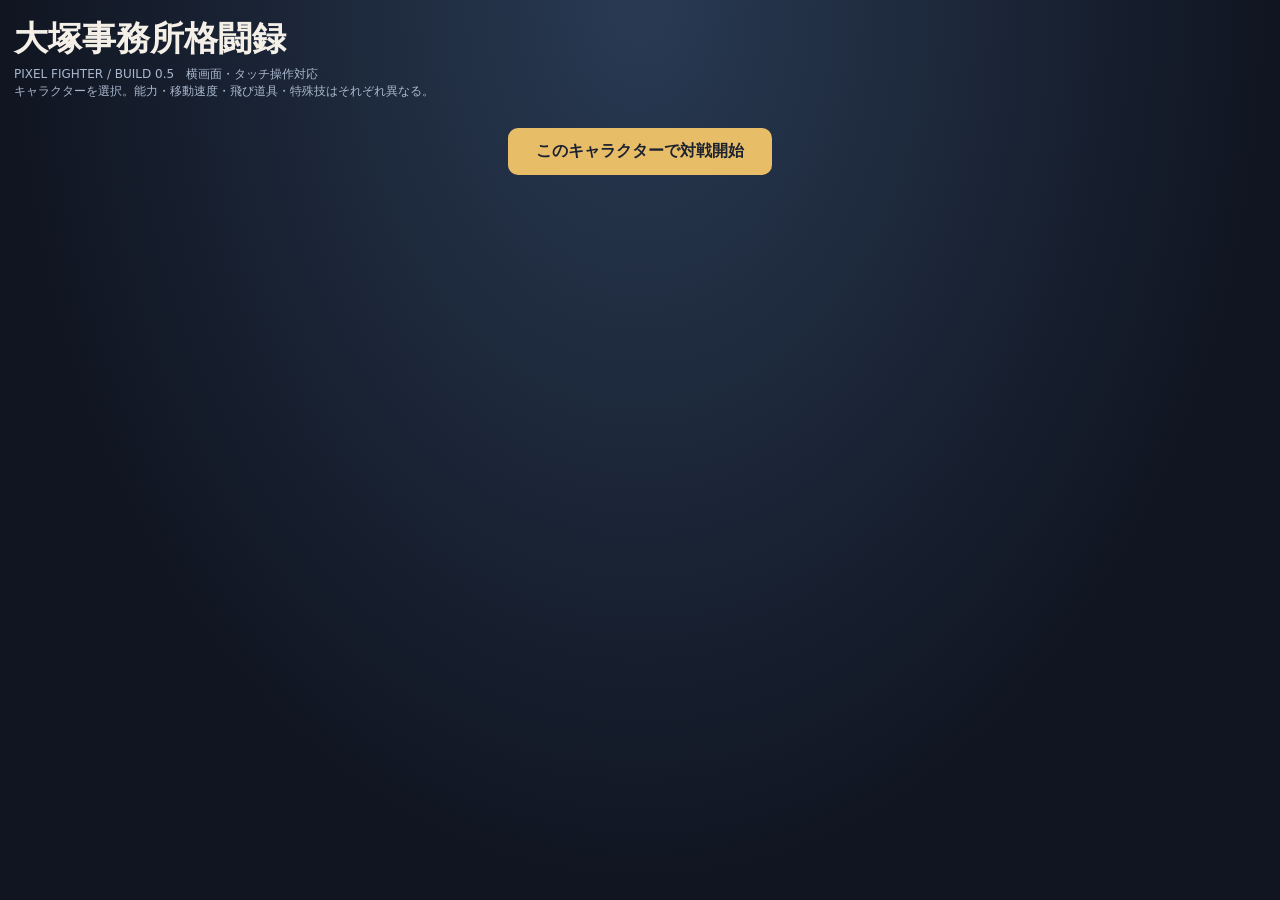
==== commit ba83b50b: "Refine pixel fighter sprites, projectile visuals and focus armor" ====
--- a/index.html
+++ b/index.html
@@ -117,7 +117,7 @@
  f.shotCool=q.cool;f.attackTime=155;f.attackKind="shot";f.comboWindow=0;say(f.d.name+"："+q.name+"！");
 }
 function special(f,t){const chained=f.comboWindow>0&&f.attackTime<120;if(!running||f.stun>0||f.attackTime>0&&!chained||f.cool>0&&!chained)return;let name=f.d.name;const powered=f.super>=100;if(powered)f.super=0;f.cool=(name==="私和"?560:760);f.attackTime=powered?420:190;f.attackKind=powered?"super":"special";f.comboWindow=0;if(name==="定峰"){f.x=clamp(t.x-f.dir*70,45,915);f.dir=t.x>f.x?1:-1;meleeEffect(f,t,13,100,"幻歩");return}if(name==="羽神ミナ"){meleeEffect(f,t,17,150,"死奥の鎖");return}if(name==="住吉"){f.guard=true;f.attackTime=520;f.guardMeter=Math.min(100,f.guardMeter+25);say("住吉：合理的迎撃！");return}if(name==="山中和也"){meleeEffect(f,t,21,105,"破鏡");if(Math.abs(t.x-f.x)<110)t.bleed=2400;return}if(name==="漆原"){f.guard=true;f.attackTime=0;shoot(f,true);return}if(name==="私和"){f.x=clamp(f.x+f.dir*95,45,915);meleeEffect(f,t,15,85,"瞬動");return}shoot(f,true)}
-function meleeEffect(f,t,dmg,range,label){if(Math.abs(t.x-f.x)<=range&&f.dir===(t.x>f.x?1:-1)){dmg=Math.round(dmg*(f.attackKind==="super"?1.8:1));if(t.focus>0){t.focus=0;dmg=Math.max(1,Math.ceil(dmg*.4));t.stun=0}else t.stun=230;t.hp=Math.max(0,t.hp-dmg);t.stun=t.focus>0?0:230;t.flash=140;t.x=clamp(t.x+f.dir*20,45,915);say(f.d.name+"："+label+"！");checkWin()}else say(f.d.name+"："+label+"！")}
+function meleeEffect(f,t,dmg,range,label){if(Math.abs(t.x-f.x)<=range&&f.dir===(t.x>f.x?1:-1)){dmg=Math.round(dmg*(f.attackKind==="super"?1.8:1));const armored=t.focus>0;if(armored){t.focus=0;dmg=Math.max(1,Math.ceil(dmg*.4))}t.hp=Math.max(0,t.hp-dmg);t.stun=armored?0:230;t.flash=140;t.x=clamp(t.x+f.dir*20,45,915);say(f.d.name+"："+label+"！");checkWin()}else say(f.d.name+"："+label+"！")}
 function checkWin(){if(p.hp<=0||e.hp<=0){running=false;let winner=p.hp>0?p.d.name:e.d.name;$("resultText").textContent=winner+" WIN!";$("endPanel").classList.remove("hidden")}}
 function updateF(f,t,dt){let k=dt/16.67;f.anim+=dt;f.moveTimer=Math.max(0,f.moveTimer-dt);f.focus=Math.max(0,f.focus-dt);if(f.moveTimer===0&&f.attackTime===0)f.moveState=f.ground?"idle":"jump";f.cool=Math.max(0,f.cool-dt);f.shotCool=Math.max(0,f.shotCool-dt);f.stun=Math.max(0,f.stun-dt);f.attackTime=Math.max(0,f.attackTime-dt);f.flash=Math.max(0,f.flash-dt);f.comboWindow=Math.max(0,f.comboWindow-dt);f.guardBreak=Math.max(0,f.guardBreak-dt);if(!f.guard&&f.guardBreak<=0)f.guardMeter=Math.min(100,f.guardMeter+dt*.018);if(f.guardBreak>0)f.guard=false;if(f.bleed>0){let old=Math.ceil(f.bleed/800);f.bleed=Math.max(0,f.bleed-dt);if(Math.ceil(f.bleed/800)<old){f.hp=Math.max(0,f.hp-1);checkWin()}}if(f.attackTime===0&&f.isCPU)f.guard=false;
 if(f.isCPU){f.ai+=dt;f.dir=t.x>f.x?1:-1;if(f.stun<=0&&f.attackTime<=0){let dist=Math.abs(t.x-f.x);if(dist>270){f.x+=f.dir*f.d.speed*.8*k}else if(dist>f.d.reach+25){f.x+=f.dir*f.d.speed*.65*k;if(f.ai>850){f.ai=0;shoot(f)}}else if(f.ai>650){f.ai=0;let r=Math.random();if(r<.18)attackButton(f,t,"LP");else if(r<.34)attackButton(f,t,"MP");else if(r<.50)attackButton(f,t,"HP");else if(r<.66)attackButton(f,t,"LK");else if(r<.82)attackButton(f,t,"HK");else special(f,t)}else if(f.ai>450&&f.d.name==="住吉"){f.ai=0;f.guard=true;f.attackTime=420}}}
@@ -131,7 +131,7 @@
   if(s.type==="trap")s.vx*=.965;
   s.x+=s.vx*step;s.y+=s.vy*step;s.life-=dt;
   if(s.type==="return"&&s.turn&&Math.abs(s.x-s.owner.x)<22){shots.splice(i,1);continue}
-  if(Math.abs(s.x-target.x)<s.size+18&&Math.abs(s.y-(target.y-48))<44){
+  if(Math.abs(s.x-target.x)<s.size+18&&Math.abs(s.y-(target.y-48))<44&&(s.type!=="return"||s.hitCount===0)){
    let dmg=target.guard?Math.max(1,Math.ceil(s.damage*.5)):s.damage,armored=target.focus>0;
    if(armored){target.focus=0;dmg=Math.max(1,Math.ceil(dmg*.4));target.stun=0}
    else target.stun=target.guard?75:s.type==="heavy"?260:145;
@@ -139,7 +139,7 @@
    if(s.type==="heavy"||s.owner.d.name==="山中和也")target.bleed=Math.max(target.bleed,1600);
    target.x=clamp(target.x+(s.vx>0?1:-1)*(s.type==="heavy"?26:10),45,915);
    if(s.type==="pierce"&&s.hitCount<1){s.hitCount++;s.vx*=.82}
-   else if(s.type==="return"&&!s.turn){s.turn=true;s.vx=-s.vx}
+   else if(s.type==="return"&&!s.turn){s.hitCount=1;s.turn=true;s.vx=-s.vx}
    else if(s.type!=="return"){shots.splice(i,1)}
    checkWin();continue;
   }
@@ -157,15 +157,15 @@
  px(86,200,34,44,"#29364c");px(138,200,34,44,"#29364c");px(78,238,52,12,"#151c28");px(132,238,52,12,"#151c28");
  // jacket panels and pixel highlights
  px(122,126,12,78,"#e8dfcc");px(88,135,28,8,"#ffffff44");px(144,135,24,8,"#ffffff44");
- px(72,150,10,32,skin);px(174,150,10,32,skin);px(72,178,18,18,"#30394c");px(168,178,18,18,"#30394c");
+ px(72,150,10,32,skin);px(174,150,10,32,skin);px(72,178,18,18,"#30394c");px(168,178,18,18,"#30394c");\n // Fine pixel accents: eyes, brows, collar, seams, belt, gloves and shoe highlights.\n px(91,70,22,5,d.hair);px(145,70,22,5,d.hair);px(96,82,12,7,"#f7eee0");px(151,82,12,7,"#f7eee0");px(100,83,5,6,"#33485d");px(155,83,5,6,"#33485d");px(120,109,18,3,"#a66d68");\n px(82,124,96,5,"#ffffff55");px(82,194,96,5,"#1b2737");px(112,132,4,58,"#b8c4c9");px(138,132,4,58,"#b8c4c9");px(98,210,14,6,"#526174");px(146,210,14,6,"#526174");px(82,244,40,4,"#718094");px(134,244,40,4,"#718094");
  // Individual signature details and silhouettes
- if(d.name==="大塚蒼生"){px(176,128,26,8,"#8bd8ff");px(190,116,8,30,"#d5f6ff");px(90,26,74,8,"#111722")}
- if(d.name==="羽神ミナ"){px(42,138,28,6,"#d9b5ff");px(36,144,8,72,"#b995df");px(28,208,50,6,"#e8d5ff");px(172,132,22,10,"#d9b5ff")}
- if(d.name==="住吉"){px(68,126,18,82,"#b5cbd2");px(176,126,18,82,"#b5cbd2");px(88,120,80,8,"#d7e5e8")}
- if(d.name==="山中和也"){px(64,116,128,96,"#713f45");px(82,126,92,12,"#c26a68");px(88,204,36,42,"#24232a");px(136,204,36,42,"#24232a")}
- if(d.name==="私和"){px(92,116,72,10,"#9dffe1");px(64,142,18,48,"#b8f5dc");px(174,142,18,48,"#b8f5dc")}
- if(d.name==="定峰"){px(78,38,100,18,"#aebaff");px(66,134,16,72,"#8799d5");px(174,134,16,72,"#8799d5")}
- if(d.name==="漆原"){px(78,44,100,14,"#c2a96b");px(86,128,84,10,"#d9c48d");px(178,145,22,46,"#bca36b")}
+ if(d.name==="大塚蒼生"){px(176,128,26,8,"#8bd8ff");px(190,116,8,30,"#d5f6ff");px(90,26,74,8,"#111722");px(74,55,20,16,"#20232d");px(160,55,18,14,"#20232d")}
+ if(d.name==="羽神ミナ"){px(42,138,28,6,"#d9b5ff");px(36,144,8,72,"#b995df");px(28,208,50,6,"#e8d5ff");px(172,132,22,10,"#d9b5ff");px(70,24,20,54,"#292333");px(166,24,18,54,"#292333");px(38,150,8,8,"#f1d9ff");px(34,168,8,8,"#f1d9ff")}
+ if(d.name==="住吉"){px(68,126,18,82,"#b5cbd2");px(176,126,18,82,"#b5cbd2");px(88,120,80,8,"#d7e5e8");px(72,58,20,10,"#151a22");px(164,58,20,10,"#151a22");px(82,142,8,48,"#d7e5e8");px(166,142,8,48,"#d7e5e8")}
+ if(d.name==="山中和也"){px(64,116,128,96,"#713f45");px(82,126,92,12,"#c26a68");px(88,204,36,42,"#24232a");px(136,204,36,42,"#24232a");px(70,32,116,24,"#28252a");px(78,64,98,8,"#28252a");px(64,134,12,58,"#b96868");px(180,134,12,58,"#b96868")}
+ if(d.name==="私和"){px(92,116,72,10,"#9dffe1");px(64,142,18,48,"#b8f5dc");px(174,142,18,48,"#b8f5dc");px(68,38,18,52,"#222b2b");px(168,38,18,52,"#222b2b");px(84,204,38,8,"#9dffe1");px(136,204,38,8,"#9dffe1")}
+ if(d.name==="定峰"){px(78,38,100,18,"#aebaff");px(66,134,16,72,"#8799d5");px(174,134,16,72,"#8799d5");px(68,20,118,14,"#282b39");px(78,56,18,28,"#282b39");px(160,56,18,28,"#282b39");px(88,190,80,8,"#b7baff")}
+ if(d.name==="漆原"){px(78,44,100,14,"#c2a96b");px(86,128,84,10,"#d9c48d");px(178,145,22,46,"#bca36b");px(82,32,92,8,"#28251e");px(84,140,12,52,"#d9c48d");px(160,140,12,52,"#d9c48d")}
  return s;
 }
 function drawFighter(c,f,mini=false){
@@ -191,7 +191,7 @@
  if(f.flash>0){c.globalAlpha=.3;c.fillStyle="#fff";c.fillRect(-w/2,-h,w,h);c.globalAlpha=1}
  c.restore();f._lastX=f.x;
 }
-function render(){ctx.clearRect(0,0,960,540);let g=ctx.createLinearGradient(0,0,0,540);g.addColorStop(0,"#aebdca");g.addColorStop(.65,"#d8d1bd");g.addColorStop(1,"#7d897f");ctx.fillStyle=g;ctx.fillRect(0,0,960,540);ctx.fillStyle="#8995a0";for(let i=0;i<12;i++){let x=i*86;ctx.fillRect(x,185+(i%4)*15,62,220)}ctx.fillStyle="#e5d8b8";ctx.fillRect(0,430,960,110);ctx.fillStyle="#58635f";ctx.fillRect(0,430,960,5);ctx.fillStyle="#3d4a52";ctx.fillRect(370,60,220,42);ctx.fillStyle="#f7e9c8";ctx.font="bold 18px monospace";ctx.textAlign="center";ctx.fillText("OTSUKA OFFICE",480,87);[p,e].forEach(f=>drawFighter(ctx,f));shots.forEach(s=>{ctx.fillStyle=s.color;ctx.shadowColor=s.color;ctx.shadowBlur=16;ctx.beginPath();ctx.arc(s.x,s.y,s.size,0,Math.PI*2);ctx.fill();ctx.shadowBlur=0});$("pBar").style.width=(p.hp/p.max*100)+"%";$("eBar").style.width=(e.hp/e.max*100)+"%";$("superFill").style.width=p.super+"%";$("comboHud").textContent=p.comboCount>1?p.comboCount+" HIT":""}
+function render(){ctx.clearRect(0,0,960,540);let g=ctx.createLinearGradient(0,0,0,540);g.addColorStop(0,"#aebdca");g.addColorStop(.65,"#d8d1bd");g.addColorStop(1,"#7d897f");ctx.fillStyle=g;ctx.fillRect(0,0,960,540);ctx.fillStyle="#8995a0";for(let i=0;i<12;i++){let x=i*86;ctx.fillRect(x,185+(i%4)*15,62,220)}ctx.fillStyle="#e5d8b8";ctx.fillRect(0,430,960,110);ctx.fillStyle="#58635f";ctx.fillRect(0,430,960,5);ctx.fillStyle="#3d4a52";ctx.fillRect(370,60,220,42);ctx.fillStyle="#f7e9c8";ctx.font="bold 18px monospace";ctx.textAlign="center";ctx.fillText("OTSUKA OFFICE",480,87);[p,e].forEach(f=>drawFighter(ctx,f));shots.forEach(s=>{ctx.fillStyle=s.color;ctx.strokeStyle=s.color;ctx.shadowColor=s.color;ctx.shadowBlur=12;ctx.lineWidth=3;ctx.beginPath();if(s.type==="heavy"){ctx.moveTo(s.x-s.size,s.y);ctx.lineTo(s.x,s.y-s.size*1.5);ctx.lineTo(s.x+s.size,s.y);ctx.lineTo(s.x,s.y+s.size*1.5);ctx.closePath();ctx.fill()}else if(s.type==="return"){ctx.arc(s.x,s.y,s.size,0,Math.PI*1.6);ctx.stroke()}else if(s.type==="trap"){ctx.arc(s.x,s.y,s.size+4,0,Math.PI*2);ctx.stroke();ctx.fill()}else if(s.type==="fast"){ctx.moveTo(s.x-s.size*2,s.y);ctx.lineTo(s.x+s.size,s.y);ctx.stroke()}else if(s.type==="homing"){ctx.moveTo(s.x,s.y-s.size);ctx.lineTo(s.x+s.size,s.y);ctx.lineTo(s.x,s.y+s.size);ctx.lineTo(s.x-s.size,s.y);ctx.closePath();ctx.fill()}else{ctx.arc(s.x,s.y,s.size,0,Math.PI*2);ctx.fill()}ctx.shadowBlur=0});$("pBar").style.width=(p.hp/p.max*100)+"%";$("eBar").style.width=(e.hp/e.max*100)+"%";$("superFill").style.width=p.super+"%";$("comboHud").textContent=p.comboCount>1?p.comboCount+" HIT":""}
 function loop(t){if(!running){render();return}let dt=Math.min(34,t-(last||t));last=t;updateF(p,e,dt);updateF(e,p,dt);updateShots(dt);render();if(running)requestAnimationFrame(loop)}
 $("start").onclick=begin;$("back").onclick=()=>{running=false;$("game").classList.add("hidden");$("selectPanel").classList.remove("hidden")};$("rematch").onclick=begin;$("toSelect").onclick=()=>{$("endPanel").classList.add("hidden");$("game").classList.add("hidden");$("selectPanel").classList.remove("hidden");round=1};
 $("fullscreen").onclick=()=>{let el=document.documentElement;if(!document.fullscreenElement&&el.requestFullscreen)el.requestFullscreen().catch(()=>{});if(screen.orientation&&screen.orientation.lock)screen.orientation.lock("landscape").catch(()=>{})};
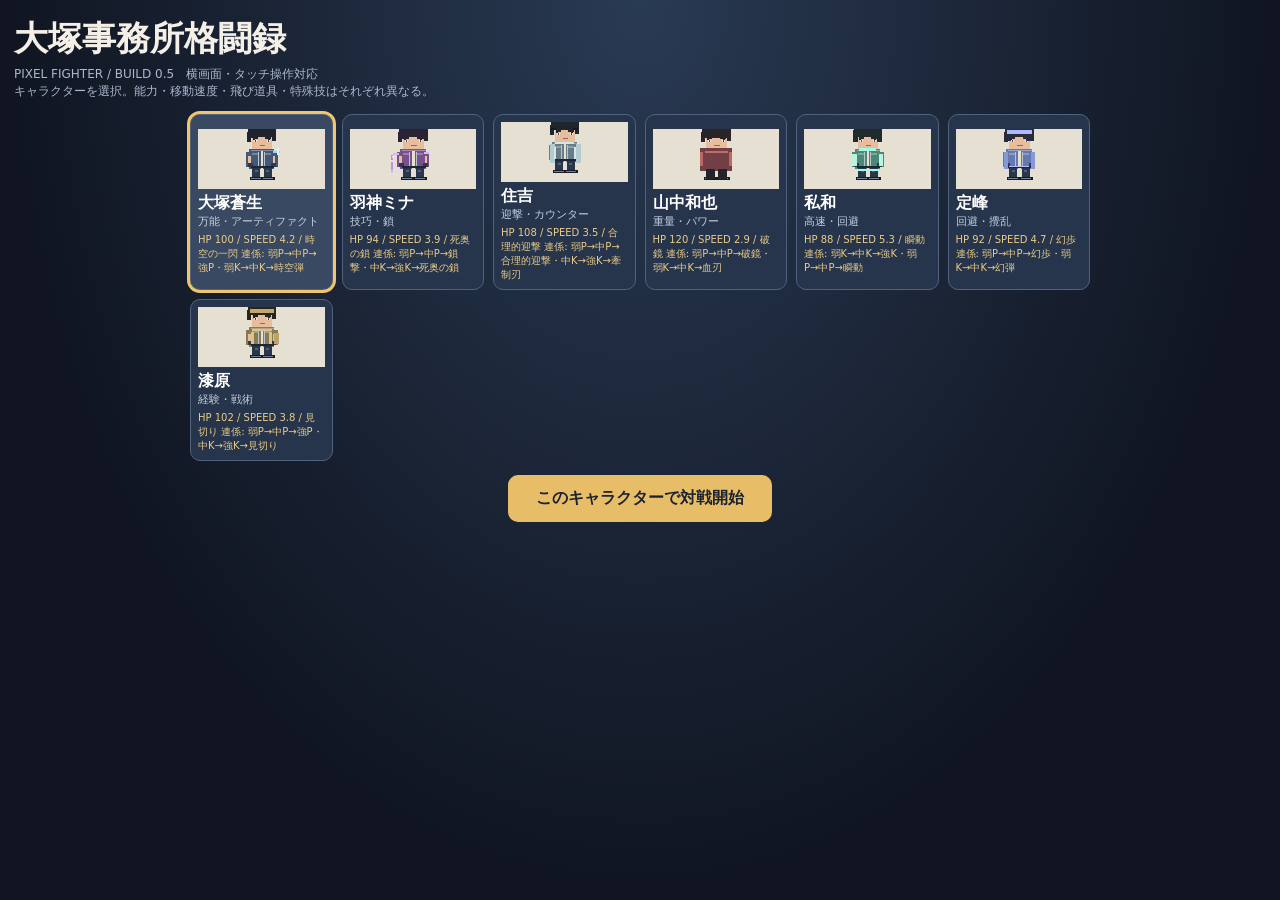
==== commit f08176b7: "Fix sprite source line breaks and validate JavaScript" ====
--- a/index.html
+++ b/index.html
@@ -157,7 +157,10 @@
  px(86,200,34,44,"#29364c");px(138,200,34,44,"#29364c");px(78,238,52,12,"#151c28");px(132,238,52,12,"#151c28");
  // jacket panels and pixel highlights
  px(122,126,12,78,"#e8dfcc");px(88,135,28,8,"#ffffff44");px(144,135,24,8,"#ffffff44");
- px(72,150,10,32,skin);px(174,150,10,32,skin);px(72,178,18,18,"#30394c");px(168,178,18,18,"#30394c");\n // Fine pixel accents: eyes, brows, collar, seams, belt, gloves and shoe highlights.\n px(91,70,22,5,d.hair);px(145,70,22,5,d.hair);px(96,82,12,7,"#f7eee0");px(151,82,12,7,"#f7eee0");px(100,83,5,6,"#33485d");px(155,83,5,6,"#33485d");px(120,109,18,3,"#a66d68");\n px(82,124,96,5,"#ffffff55");px(82,194,96,5,"#1b2737");px(112,132,4,58,"#b8c4c9");px(138,132,4,58,"#b8c4c9");px(98,210,14,6,"#526174");px(146,210,14,6,"#526174");px(82,244,40,4,"#718094");px(134,244,40,4,"#718094");
+ px(72,150,10,32,skin);px(174,150,10,32,skin);px(72,178,18,18,"#30394c");px(168,178,18,18,"#30394c");
+ // Fine pixel accents: eyes, brows, collar, seams, belt, gloves and shoe highlights.
+ px(91,70,22,5,d.hair);px(145,70,22,5,d.hair);px(96,82,12,7,"#f7eee0");px(151,82,12,7,"#f7eee0");px(100,83,5,6,"#33485d");px(155,83,5,6,"#33485d");px(120,109,18,3,"#a66d68");
+ px(82,124,96,5,"#ffffff55");px(82,194,96,5,"#1b2737");px(112,132,4,58,"#b8c4c9");px(138,132,4,58,"#b8c4c9");px(98,210,14,6,"#526174");px(146,210,14,6,"#526174");px(82,244,40,4,"#718094");px(134,244,40,4,"#718094");
  // Individual signature details and silhouettes
  if(d.name==="大塚蒼生"){px(176,128,26,8,"#8bd8ff");px(190,116,8,30,"#d5f6ff");px(90,26,74,8,"#111722");px(74,55,20,16,"#20232d");px(160,55,18,14,"#20232d")}
  if(d.name==="羽神ミナ"){px(42,138,28,6,"#d9b5ff");px(36,144,8,72,"#b995df");px(28,208,50,6,"#e8d5ff");px(172,132,22,10,"#d9b5ff");px(70,24,20,54,"#292333");px(166,24,18,54,"#292333");px(38,150,8,8,"#f1d9ff");px(34,168,8,8,"#f1d9ff")}
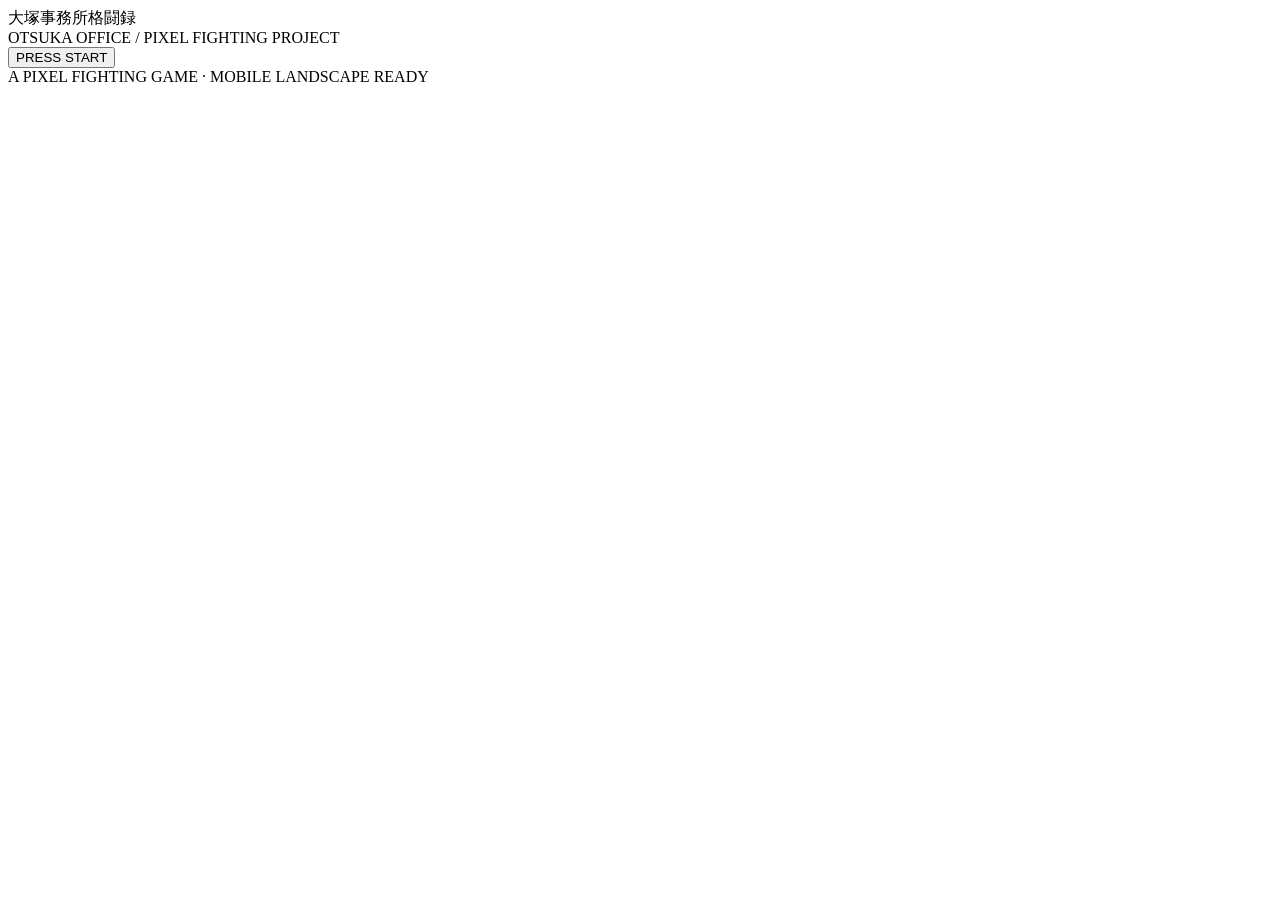
==== commit 18ed523a: "Create title screen" ====
--- a/index.html
+++ b/index.html
@@ -1,206 +1 @@
-<!doctype html>
-<html lang="ja">
-<head>
-<meta charset="utf-8">
-<meta name="viewport" content="width=device-width,initial-scale=1,maximum-scale=1,user-scalable=no,viewport-fit=cover">
-<meta name="theme-color" content="#101521">
-<title>大塚事務所格闘録</title>
-<style>
-*{box-sizing:border-box}html,body{margin:0;width:100%;height:100%;overflow:hidden;background:#101521;color:#f4f0e7;font-family:system-ui,"Noto Sans JP",sans-serif;touch-action:none;user-select:none;-webkit-user-select:none}
-button{font:inherit;border:0;cursor:pointer}.hidden{display:none!important}
-#selectPanel{height:100dvh;overflow:auto;padding:14px;background:radial-gradient(ellipse at top,#293a53,#101521 70%)}
-h1{font-size:clamp(22px,4vw,34px);margin:2px 0 4px}.sub{color:#aab8ce;font-size:12px}
-#roster{display:grid;grid-template-columns:repeat(auto-fit,minmax(135px,1fr));gap:9px;max-width:900px;margin:14px auto}
-.fighter{background:#26354b;color:#fff;border:1px solid #50627d;border-radius:10px;padding:7px;text-align:left;min-height:100px}.fighter.selected{outline:3px solid #efc56e;background:#394962}.fighter b,.fighter small{display:block}.fighter small{color:#c3cee0;font-size:11px}.fighter .stats{font-size:10px;color:#eacb88;margin-top:4px}
-#start{display:block;margin:12px auto;padding:13px 28px;border-radius:10px;background:#e8bd68;color:#1b2230;font-weight:900}
-#game{position:relative;width:100vw;height:100dvh;overflow:hidden;background:#111a27}
-#arena{position:absolute;inset:0;width:100%;height:100%;display:block;image-rendering:pixelated}
-#hud{position:absolute;left:3%;right:3%;top:max(8px,env(safe-area-inset-top));display:flex;gap:14px;justify-content:space-between;pointer-events:none;text-shadow:0 2px 3px #000}
-.hudside{width:44%;max-width:440px}.hudside.right{text-align:right}.name{font-weight:900;font-size:clamp(12px,2.2vw,18px)}.meter{height:clamp(10px,1.8vh,16px);background:#492b37;border:1px solid #fff9;border-radius:4px;overflow:hidden;margin-top:3px}.fill{height:100%;width:100%;background:linear-gradient(90deg,#4bd07e,#a6e58a);transition:width .12s}
-#round{position:absolute;top:9%;left:50%;transform:translateX(-50%);font-weight:900;font-size:clamp(12px,2vw,17px);color:#ffe5a3;text-shadow:0 2px 4px #000;white-space:nowrap;pointer-events:none}
-#status{position:absolute;top:16%;left:50%;transform:translateX(-50%);font-size:clamp(13px,2.4vw,21px);font-weight:900;text-shadow:0 2px 4px #000;color:#fff0bd;white-space:nowrap;pointer-events:none}
-#controls{position:absolute;inset:0;pointer-events:none}
-#stickZone{position:absolute;left:max(14px,env(safe-area-inset-left));bottom:max(13px,env(safe-area-inset-bottom));width:clamp(112px,22vw,176px);height:clamp(112px,22vw,176px);border-radius:50%;background:#c9d8ef20;border:2px solid #e5efff50;backdrop-filter:blur(2px);pointer-events:auto;touch-action:none}
-#stickKnob{position:absolute;width:42%;height:42%;left:29%;top:29%;border-radius:50%;background:#e5bd6c99;border:2px solid #fff9;box-shadow:0 2px 10px #0005;pointer-events:none}
-#stickHint{position:absolute;inset:0;display:grid;place-items:center;color:#ffffff65;font-size:10px;font-weight:800;pointer-events:none}
-#buttons{position:absolute;right:max(10px,env(safe-area-inset-right));bottom:max(10px,env(safe-area-inset-bottom));width:clamp(210px,39vw,310px);height:clamp(142px,27vw,190px);display:grid;grid-template-columns:repeat(3,1fr);grid-template-rows:repeat(3,1fr);gap:5px;pointer-events:auto}
-.action{border-radius:50%;background:#d6e2f02b;border:2px solid #f5f5f580;color:#fff;font-weight:900;font-size:clamp(11px,2vw,16px);text-shadow:0 1px 3px #000;backdrop-filter:blur(3px);box-shadow:0 3px 10px #0004;touch-action:none}
-.action:active,.action.pressed{background:#e5bd6c99;transform:scale(.96)}.action{font-size:clamp(9px,1.6vw,13px)}#btnSpecial{background:#a64c4c77;border-color:#ffc1a4a0}#btnFocus{background:#4b82a866;border-color:#a8d5ff99}#comboHud{position:absolute;left:50%;top:23%;transform:translateX(-50%);font-weight:1000;font-size:clamp(20px,4vw,34px);color:#ffe39a;text-shadow:0 3px 5px #000;pointer-events:none}#superWrap{position:absolute;left:3%;right:3%;bottom:7px;height:7px;border:1px solid #ffffff88;background:#111a;border-radius:5px;pointer-events:none}#superFill{height:100%;width:0;background:linear-gradient(90deg,#4aa9e8,#d4f5ff);border-radius:5px}#meterLabel{position:absolute;left:3%;bottom:16px;font-size:9px;color:#dcecff;text-shadow:0 1px 3px #000;pointer-events:none}@media(max-height:390px){#buttons{height:126px;width:220px;gap:3px}.action{font-size:9px}}
-#topButtons{position:absolute;right:10px;top:max(8px,env(safe-area-inset-top));display:flex;gap:6px;pointer-events:auto}
-.smallBtn{background:#111c2c99;border:1px solid #ffffff55;color:#fff;border-radius:7px;padding:6px 9px;font-size:11px;backdrop-filter:blur(4px)}
-#endPanel{position:absolute;inset:0;background:#080d18b8;display:grid;place-items:center;text-align:center}
-#endCard{background:#1c293b;border:1px solid #8290a8;border-radius:14px;padding:22px;min-width:220px}#endCard h2{margin:0 0 12px}
-@media(orientation:portrait){#game:after{content:"スマホを横向きにしてください";position:absolute;inset:0;background:#101521ed;display:grid;place-items:center;font-weight:900;font-size:20px;z-index:20}}
-@media(pointer:fine){#stickZone,#buttons{opacity:.62}}@media(max-height:390px){#stickZone{width:100px;height:100px}#buttons{height:106px;width:158px;gap:5px}.action{font-size:10px}#round{top:8%}#status{top:14%}}
-</style>
-</head>
-<body>
-<section id="selectPanel">
-<h1>大塚事務所格闘録</h1><div class="sub">PIXEL FIGHTER / BUILD 0.5　横画面・タッチ操作対応</div>
-<div class="sub">キャラクターを選択。能力・移動速度・飛び道具・特殊技はそれぞれ異なる。</div>
-<div id="roster"></div><button id="start">このキャラクターで対戦開始</button>
-</section>
-<section id="game" class="hidden">
-<canvas id="arena" width="960" height="540"></canvas>
-<div id="hud"><div class="hudside"><div class="name" id="pName">PLAYER</div><div class="meter"><div class="fill" id="pBar"></div></div></div><div class="hudside right"><div class="name" id="eName">CPU</div><div class="meter"><div class="fill" id="eBar"></div></div></div></div>
-<div id="round">ROUND 1</div><div id="status">FIGHT!</div><div id="comboHud"></div><div id="superWrap"><div id="superFill"></div></div><div id="meterLabel">SUPER</div>
-<div id="topButtons"><button class="smallBtn" id="fullscreen">全画面</button><button class="smallBtn" id="back">戻る</button></div>
-<div id="controls">
-<div id="stickZone"><div id="stickHint">MOVE　↑ JUMP</div><div id="stickKnob"></div></div>
-<div id="buttons"><button class="action" id="btnLP">弱P</button><button class="action" id="btnMP">中P</button><button class="action" id="btnHP">強P</button><button class="action" id="btnLK">弱K</button><button class="action" id="btnMK">中K</button><button class="action" id="btnHK">強K</button><button class="action" id="btnSpecial">必殺技</button><button class="action" id="btnFocus">セービング</button><button class="action" id="btnGuard">ガード</button></div>
-</div>
-<div id="endPanel" class="hidden"><div id="endCard"><h2 id="resultText">WIN!</h2><button id="rematch" class="smallBtn">もう一度対戦</button><button id="toSelect" class="smallBtn">キャラ選択</button></div></div>
-</section>
-<script>
-const cast=[
-{name:"大塚蒼生",role:"万能・アーティファクト",color:"#425879",hair:"#20232d",speed:4.2,hp:100,reach:76,weak:7,strong:13,shot: {name:"時空弾",damage:11,speed:8,size:9,color:"#8bd8ff",cool:780,type:"pierce"},special:"時空の一閃",passive:"連続攻撃の硬直が短い",routes:["弱P→中P→強P","弱K→中K→時空弾"]},
-{name:"羽神ミナ",role:"技巧・鎖",color:"#76518c",hair:"#292333",speed:3.9,hp:94,reach:115,weak:6,strong:11,shot:{name:"鎖撃",damage:9,speed:7,size:7,color:"#d9b5ff",cool:700,type:"return"},special:"死奥の鎖",passive:"近接攻撃のリーチが長い",routes:["弱P→中P→鎖撃","中K→強K→死奥の鎖"]},
-{name:"住吉",role:"迎撃・カウンター",color:"#667d88",hair:"#20252b",speed:3.5,hp:108,reach:86,weak:8,strong:14,shot:{name:"牽制刃",damage:8,speed:9,size:6,color:"#d8edf0",cool:860,type:"fast"},special:"合理的迎撃",passive:"ガード中の被ダメージを大幅軽減",routes:["弱P→中P→合理的迎撃","中K→強K→牽制刃"]},
-{name:"山中和也",role:"重量・パワー",color:"#925454",hair:"#28252a",speed:2.9,hp:120,reach:92,weak:9,strong:18,shot:{name:"血刃",damage:10,speed:6,size:10,color:"#e75d62",cool:950,type:"heavy"},special:"破鏡",passive:"特殊技に出血効果",routes:["弱P→中P→破鏡","弱K→中K→血刃"]},
-{name:"私和",role:"高速・回避",color:"#4b8878",hair:"#222b2b",speed:5.3,hp:88,reach:72,weak:6,strong:10,shot:{name:"風切",damage:7,speed:11,size:6,color:"#9dffe1",cool:590,type:"triple"},special:"瞬動",passive:"移動速度が高く硬直が短い",routes:["弱K→中K→強K","弱P→中P→瞬動"]},
-{name:"定峰",role:"回避・攪乱",color:"#6578b0",hair:"#282b39",speed:4.7,hp:92,reach:80,weak:7,strong:11,shot:{name:"幻弾",damage:8,speed:8,size:8,color:"#b7baff",cool:660,type:"homing"},special:"幻歩",passive:"特殊技で短距離ワープ",routes:["弱P→中P→幻歩","弱K→中K→幻弾"]},
-{name:"漆原",role:"経験・戦術",color:"#897a50",hair:"#28251e",speed:3.8,hp:102,reach:90,weak:8,strong:13,shot:{name:"牽制射",damage:9,speed:8,size:7,color:"#ffe39a",cool:720,type:"trap"},special:"見切り",passive:"攻撃後の隙が小さい",routes:["弱P→中P→強P","中K→強K→見切り"]}
-];
-const $=id=>document.getElementById(id),canvas=$("arena"),ctx=canvas.getContext("2d");
-let selected=0,p=null,e=null,shots=[],running=false,last=0,keys={},stickPointer=null,axis=0,axisY=0,guard=false,round=1,hitEffects=[];const spriteCache={};
-const clamp=(v,a,b)=>Math.max(a,Math.min(b,v));
-function drawMini(cv,d){let c=cv.getContext("2d");c.fillStyle="#e6e0d3";c.fillRect(0,0,cv.width,cv.height);drawFighter(c,{...make(d,cv.width/2,1,false),y:cv.height-8},true)}
-cast.forEach((d,i)=>{let b=document.createElement("button");b.className="fighter"+(i===0?" selected":"");let cv=document.createElement("canvas");cv.width=130;cv.height=60;cv.style.width="100%";cv.style.height="60px";cv.style.imageRendering="pixelated";drawMini(cv,d);let n=document.createElement("b");n.textContent=d.name;let r=document.createElement("small");r.textContent=d.role;let s=document.createElement("div");s.className="stats";s.textContent="HP "+d.hp+" / SPEED "+d.speed+" / "+d.special+"\n連係: "+d.routes.join("・");b.append(cv,n,r,s);b.onclick=()=>{selected=i;document.querySelectorAll(".fighter").forEach((x,j)=>x.classList.toggle("selected",i===j))};$("roster").append(b)});
-function make(d,x,dir,isCPU){return{d,x,y:425,dir,hp:d.hp,max:d.hp,vy:0,ground:true,cool:0,shotCool:0,stun:0,attackTime:0,attackKind:"",bleed:0,guard:false,isCPU,ai:0,flash:0,anim:0,comboWindow:0,comboStage:0,comboCount:0,comboBuffer:[],guardMeter:100,guardBreak:0,airAttackUsed:false,super:0,focus:0,moveState:"idle",moveTimer:0}}
-function say(s){$("status").textContent=s}
-function begin(){let idx;do{idx=Math.floor(Math.random()*cast.length)}while(idx===selected);p=make(cast[selected],250,1,false);e=make(cast[idx],710,-1,true);shots=[];hitEffects=[];running=true;last=0;keys={};axis=0;axisY=0;guard=false;$("selectPanel").classList.add("hidden");$("game").classList.remove("hidden");$("endPanel").classList.add("hidden");$("pName").textContent=p.d.name;$("eName").textContent=e.d.name+"（CPU）";$("round").textContent="ROUND "+round;say("FIGHT!");requestAnimationFrame(loop)}
-function attackButton(f,t,code){
- const map={LP:["weak",1],MP:["medium",1.28],HP:["heavy",1.65],LK:["weak",.9],MK:["medium",1.12],HK:["heavy",1.48]},m=map[code];
- if(!running||!m||f.stun>0||(!f.ground&&f.airAttackUsed))return;
- const chained=f.comboWindow>0&&f.attackTime<120;if((f.attackTime>0||f.cool>0)&&!chained)return;
- const now=performance.now();f.comboBuffer=f.comboBuffer.filter(v=>now-v.t<1100);f.comboBuffer.push({code,t:now});if(f.comboBuffer.length>3)f.comboBuffer.shift();
- const route=f.comboBuffer.slice(-3).map(v=>v.code).join(",");
- const routeMap={"大塚蒼生":"LP,MP,HP","羽神ミナ":"LP,MP,HK","住吉":"LP,MP,HK","山中和也":"LP,MP,HP","私和":"LK,MK,HK","定峰":"LP,MP,HK","漆原":"LP,MP,HP"};
- const routeHit=route===routeMap[f.d.name];if(routeHit){f.super=Math.min(100,f.super+20);f.comboBuffer=[];say(f.d.name+" 固有コンボ！");}
- const rank=m[0],base=rank==="weak"?f.d.weak:rank==="medium"?Math.round(f.d.weak*1.35):f.d.strong;
- const damage=Math.max(1,Math.round(base*m[1]*(chained ? 0.9 : 1)*(f.ground ? 1 : 0.82)*(routeHit?1.3:1)));
- const reach=f.d.reach*(rank==="weak"?.92:rank==="medium"?1.04:1.13);
- f.attackKind=code;f.attackTime=rank==="weak"?175:rank==="medium"?230:300;f.cool=rank==="weak"?280:rank==="medium"?430:610;f.comboWindow=rank==="heavy"?0:660;f.moveState="attack";f.moveTimer=f.attackTime;
- if(!f.ground)f.airAttackUsed=true;
- if(Math.abs(t.x-f.x)<=reach&&Math.abs(t.y-f.y)<125&&f.dir===(t.x>f.x?1:-1)){
-  let dmg=damage,blocked=t.guard&&t.guardBreak<=0,armored=t.focus>0;
-  if(armored){t.focus=0;dmg=Math.max(1,Math.ceil(dmg*.4));blocked=true;say("FOCUS ARMOR!");}
-  if(blocked&&t.guard){t.guardMeter=Math.max(0,t.guardMeter-(rank==="heavy"?38:rank==="medium"?27:17));dmg=Math.max(1,Math.ceil(dmg*(t.d.name==="住吉"?.2:.38)));if(t.guardMeter<=0){t.guard=false;t.guardBreak=1050;t.stun=820;dmg=Math.ceil(damage*1.25);say("GUARD CRUSH!");}}
-  t.hp=Math.max(0,t.hp-dmg);t.stun=armored?0:blocked?95:rank==="heavy"?285:rank==="medium"?205:145;t.flash=130;t.x=clamp(t.x+f.dir*(blocked?5:18),45,915);
-  f.super=Math.min(100,f.super+dmg*.65);t.super=Math.min(100,t.super+dmg*.25);f.comboCount=chained?f.comboCount+1:1;
-  if(f.comboCount>1)say(f.comboCount+" HIT COMBO");hitEffects.push({x:t.x,y:t.y-60,life:190,color:"#ffe6a0"});checkWin();
- }
-}
-function melee(f,t,kind){
- const chained=f.comboWindow>0&&f.attackTime<95;
- if(!running||f.stun>0||f.attackTime>0&&!chained||f.cool>0&&!chained||(!f.ground&&f.airAttackUsed))return;
- const d=kind==="weak"?f.d.weak:f.d.strong,range=(kind==="weak"?f.d.reach:f.d.reach+14);
- const airborne=!f.ground,damageScale=airborne?.82:1;
- f.attackKind=airborne?"air-"+kind:kind;f.attackTime=kind==="weak"?190:270;
- f.cool=(kind==="weak"?430:690)*(f.d.name==="漆原"?.78:1);
- f.comboWindow=620;f.comboStage=chained?f.comboStage+1:1;if(f.comboStage>=3)f.comboWindow=0;
- if(airborne)f.airAttackUsed=true;
- if(Math.abs(t.x-f.x)<=range&&Math.abs(t.y-f.y)<(airborne?125:90)&&f.dir===(t.x>f.x?1:-1)){
-  let damage=Math.max(1,Math.round(d*damageScale)),broken=false;
-  if(t.guard){t.guardMeter=Math.max(0,t.guardMeter-(kind==="strong"?34:20));damage=Math.max(1,Math.ceil(d*(t.d.name==="住吉"?.22:.42)));if(t.guardMeter<=0){t.guard=false;t.guardBreak=950;t.stun=720;damage=Math.ceil(d*1.25);broken=true}}
-  t.hp=Math.max(0,t.hp-damage);if(!broken)t.stun=t.guard?85:kind==="weak"?145:230;
-  t.flash=110;t.x=clamp(t.x+f.dir*(t.guard?5:17),45,915);
-  say(broken?t.d.name+"のガードブレイク！":f.d.name+"："+(airborne?"空中":"")+(kind==="weak"?"弱攻撃":"強攻撃")+"！");
-  checkWin();
- }
-}
-function shoot(f,forced=false){
- if(!running||f.shotCool>0||f.stun>0||(f.attackTime>0&&!forced))return;
- const q=f.d.shot,type=q.type||"normal",superBoost=f.attackKind==="super"?1.8:1;
- const spawn=(vy=0,offset=0)=>shots.push({x:f.x+f.dir*25,y:f.y-65+offset,vx:f.dir*q.speed,vy,damage:Math.round(q.damage*superBoost),size:q.size*(superBoost>1?1.5:1),color:q.color,owner:f,life:type==="trap"?240:150,type,hitCount:0,turn:false});
- if(type==="triple"){spawn(-1.05,-9);spawn(0,0);spawn(1.05,9)}else spawn();
- f.shotCool=q.cool;f.attackTime=155;f.attackKind="shot";f.comboWindow=0;say(f.d.name+"："+q.name+"！");
-}
-function special(f,t){const chained=f.comboWindow>0&&f.attackTime<120;if(!running||f.stun>0||f.attackTime>0&&!chained||f.cool>0&&!chained)return;let name=f.d.name;const powered=f.super>=100;if(powered)f.super=0;f.cool=(name==="私和"?560:760);f.attackTime=powered?420:190;f.attackKind=powered?"super":"special";f.comboWindow=0;if(name==="定峰"){f.x=clamp(t.x-f.dir*70,45,915);f.dir=t.x>f.x?1:-1;meleeEffect(f,t,13,100,"幻歩");return}if(name==="羽神ミナ"){meleeEffect(f,t,17,150,"死奥の鎖");return}if(name==="住吉"){f.guard=true;f.attackTime=520;f.guardMeter=Math.min(100,f.guardMeter+25);say("住吉：合理的迎撃！");return}if(name==="山中和也"){meleeEffect(f,t,21,105,"破鏡");if(Math.abs(t.x-f.x)<110)t.bleed=2400;return}if(name==="漆原"){f.guard=true;f.attackTime=0;shoot(f,true);return}if(name==="私和"){f.x=clamp(f.x+f.dir*95,45,915);meleeEffect(f,t,15,85,"瞬動");return}shoot(f,true)}
-function meleeEffect(f,t,dmg,range,label){if(Math.abs(t.x-f.x)<=range&&f.dir===(t.x>f.x?1:-1)){dmg=Math.round(dmg*(f.attackKind==="super"?1.8:1));const armored=t.focus>0;if(armored){t.focus=0;dmg=Math.max(1,Math.ceil(dmg*.4))}t.hp=Math.max(0,t.hp-dmg);t.stun=armored?0:230;t.flash=140;t.x=clamp(t.x+f.dir*20,45,915);say(f.d.name+"："+label+"！");checkWin()}else say(f.d.name+"："+label+"！")}
-function checkWin(){if(p.hp<=0||e.hp<=0){running=false;let winner=p.hp>0?p.d.name:e.d.name;$("resultText").textContent=winner+" WIN!";$("endPanel").classList.remove("hidden")}}
-function updateF(f,t,dt){let k=dt/16.67;f.anim+=dt;f.moveTimer=Math.max(0,f.moveTimer-dt);f.focus=Math.max(0,f.focus-dt);if(f.moveTimer===0&&f.attackTime===0)f.moveState=f.ground?"idle":"jump";f.cool=Math.max(0,f.cool-dt);f.shotCool=Math.max(0,f.shotCool-dt);f.stun=Math.max(0,f.stun-dt);f.attackTime=Math.max(0,f.attackTime-dt);f.flash=Math.max(0,f.flash-dt);f.comboWindow=Math.max(0,f.comboWindow-dt);f.guardBreak=Math.max(0,f.guardBreak-dt);if(!f.guard&&f.guardBreak<=0)f.guardMeter=Math.min(100,f.guardMeter+dt*.018);if(f.guardBreak>0)f.guard=false;if(f.bleed>0){let old=Math.ceil(f.bleed/800);f.bleed=Math.max(0,f.bleed-dt);if(Math.ceil(f.bleed/800)<old){f.hp=Math.max(0,f.hp-1);checkWin()}}if(f.attackTime===0&&f.isCPU)f.guard=false;
-if(f.isCPU){f.ai+=dt;f.dir=t.x>f.x?1:-1;if(f.stun<=0&&f.attackTime<=0){let dist=Math.abs(t.x-f.x);if(dist>270){f.x+=f.dir*f.d.speed*.8*k}else if(dist>f.d.reach+25){f.x+=f.dir*f.d.speed*.65*k;if(f.ai>850){f.ai=0;shoot(f)}}else if(f.ai>650){f.ai=0;let r=Math.random();if(r<.18)attackButton(f,t,"LP");else if(r<.34)attackButton(f,t,"MP");else if(r<.50)attackButton(f,t,"HP");else if(r<.66)attackButton(f,t,"LK");else if(r<.82)attackButton(f,t,"HK");else special(f,t)}else if(f.ai>450&&f.d.name==="住吉"){f.ai=0;f.guard=true;f.attackTime=420}}}
-else if(f.stun<=0&&f.attackTime<=0){let move=axis;if(keys.left||keys.a)move=-1;if(keys.right||keys.d)move=1;if(move){f.x+=move*f.d.speed*k;f.dir=t.x>f.x?1:-1}if(keys.jump&&f.ground){f.vy=-9.5;f.ground=false;f.airAttackUsed=false}f.guard=guard&&f.guardBreak<=0}
-if(!f.ground){f.y+=f.vy*k;f.vy+=.48*k;if(f.y>=425){f.y=425;f.vy=0;f.ground=true;f.airAttackUsed=false}}f.x=clamp(f.x,45,915)}
-function updateShots(dt){
- for(let i=shots.length-1;i>=0;i--){
-  const s=shots[i],target=s.owner===p?e:p,step=dt/16.67;
-  if(s.type==="homing"){const dy=(target.y-48)-s.y;s.vy=clamp(s.vy+dy*.006,-1.8,1.8)}
-  if(s.type==="return"&&s.life<78&&!s.turn){s.vx=-s.vx;s.turn=true}
-  if(s.type==="trap")s.vx*=.965;
-  s.x+=s.vx*step;s.y+=s.vy*step;s.life-=dt;
-  if(s.type==="return"&&s.turn&&Math.abs(s.x-s.owner.x)<22){shots.splice(i,1);continue}
-  if(Math.abs(s.x-target.x)<s.size+18&&Math.abs(s.y-(target.y-48))<44&&(s.type!=="return"||s.hitCount===0)){
-   let dmg=target.guard?Math.max(1,Math.ceil(s.damage*.5)):s.damage,armored=target.focus>0;
-   if(armored){target.focus=0;dmg=Math.max(1,Math.ceil(dmg*.4));target.stun=0}
-   else target.stun=target.guard?75:s.type==="heavy"?260:145;
-   target.hp=Math.max(0,target.hp-dmg);target.flash=110;s.owner.super=Math.min(100,s.owner.super+dmg*.55);
-   if(s.type==="heavy"||s.owner.d.name==="山中和也")target.bleed=Math.max(target.bleed,1600);
-   target.x=clamp(target.x+(s.vx>0?1:-1)*(s.type==="heavy"?26:10),45,915);
-   if(s.type==="pierce"&&s.hitCount<1){s.hitCount++;s.vx*=.82}
-   else if(s.type==="return"&&!s.turn){s.hitCount=1;s.turn=true;s.vx=-s.vx}
-   else if(s.type!=="return"){shots.splice(i,1)}
-   checkWin();continue;
-  }
-  if(s.life<=0||s.x<0||s.x>960||s.y<250||s.y>450)shots.splice(i,1);
- }
-}
-function makeSprite(d){
- const s=document.createElement("canvas");s.width=256;s.height=256;const g=s.getContext("2d");g.imageSmoothingEnabled=false;
- const px=(x,y,w,h,col)=>{g.fillStyle=col;g.fillRect(x,y,w,h)};
- const skin="#e8bd9e",dark="#20232d",cloth=d.color;
- // Pixel-art silhouette: layered clothing, seams, gloves, face and hair.
- px(82,20,92,16,d.hair);px(70,32,116,22,d.hair);px(66,48,18,42,d.hair);px(166,48,20,38,d.hair);
- px(86,54,84,72,skin);px(79,45,98,24,d.hair);px(90,76,10,7,"#26232a");px(155,76,10,7,"#26232a");px(118,101,24,5,"#9a625b");
- px(76,120,104,86,cloth);px(62,132,18,66,cloth);px(176,132,18,66,cloth);
- px(86,200,34,44,"#29364c");px(138,200,34,44,"#29364c");px(78,238,52,12,"#151c28");px(132,238,52,12,"#151c28");
- // jacket panels and pixel highlights
- px(122,126,12,78,"#e8dfcc");px(88,135,28,8,"#ffffff44");px(144,135,24,8,"#ffffff44");
- px(72,150,10,32,skin);px(174,150,10,32,skin);px(72,178,18,18,"#30394c");px(168,178,18,18,"#30394c");
- // Fine pixel accents: eyes, brows, collar, seams, belt, gloves and shoe highlights.
- px(91,70,22,5,d.hair);px(145,70,22,5,d.hair);px(96,82,12,7,"#f7eee0");px(151,82,12,7,"#f7eee0");px(100,83,5,6,"#33485d");px(155,83,5,6,"#33485d");px(120,109,18,3,"#a66d68");
- px(82,124,96,5,"#ffffff55");px(82,194,96,5,"#1b2737");px(112,132,4,58,"#b8c4c9");px(138,132,4,58,"#b8c4c9");px(98,210,14,6,"#526174");px(146,210,14,6,"#526174");px(82,244,40,4,"#718094");px(134,244,40,4,"#718094");
- // Individual signature details and silhouettes
- if(d.name==="大塚蒼生"){px(176,128,26,8,"#8bd8ff");px(190,116,8,30,"#d5f6ff");px(90,26,74,8,"#111722");px(74,55,20,16,"#20232d");px(160,55,18,14,"#20232d")}
- if(d.name==="羽神ミナ"){px(42,138,28,6,"#d9b5ff");px(36,144,8,72,"#b995df");px(28,208,50,6,"#e8d5ff");px(172,132,22,10,"#d9b5ff");px(70,24,20,54,"#292333");px(166,24,18,54,"#292333");px(38,150,8,8,"#f1d9ff");px(34,168,8,8,"#f1d9ff")}
- if(d.name==="住吉"){px(68,126,18,82,"#b5cbd2");px(176,126,18,82,"#b5cbd2");px(88,120,80,8,"#d7e5e8");px(72,58,20,10,"#151a22");px(164,58,20,10,"#151a22");px(82,142,8,48,"#d7e5e8");px(166,142,8,48,"#d7e5e8")}
- if(d.name==="山中和也"){px(64,116,128,96,"#713f45");px(82,126,92,12,"#c26a68");px(88,204,36,42,"#24232a");px(136,204,36,42,"#24232a");px(70,32,116,24,"#28252a");px(78,64,98,8,"#28252a");px(64,134,12,58,"#b96868");px(180,134,12,58,"#b96868")}
- if(d.name==="私和"){px(92,116,72,10,"#9dffe1");px(64,142,18,48,"#b8f5dc");px(174,142,18,48,"#b8f5dc");px(68,38,18,52,"#222b2b");px(168,38,18,52,"#222b2b");px(84,204,38,8,"#9dffe1");px(136,204,38,8,"#9dffe1")}
- if(d.name==="定峰"){px(78,38,100,18,"#aebaff");px(66,134,16,72,"#8799d5");px(174,134,16,72,"#8799d5");px(68,20,118,14,"#282b39");px(78,56,18,28,"#282b39");px(160,56,18,28,"#282b39");px(88,190,80,8,"#b7baff")}
- if(d.name==="漆原"){px(78,44,100,14,"#c2a96b");px(86,128,84,10,"#d9c48d");px(178,145,22,46,"#bca36b");px(82,32,92,8,"#28251e");px(84,140,12,52,"#d9c48d");px(160,140,12,52,"#d9c48d")}
- return s;
-}
-function drawFighter(c,f,mini=false){
- const x=f.x,y=f.y,phase=f.anim/95;
- if(!spriteCache[f.d.name])spriteCache[f.d.name]=makeSprite(f.d);
- const moving=f.isCPU?Math.abs(f.x-(f._lastX??f.x))>.15:Math.abs(axis)>.1||keys.a||keys.d;
- const jumping=!f.ground,attack=f.attackTime>0&&!f.guard;
- const w=mini?64:112,h=mini?60:148,bob=moving?Math.sin(phase*2)*3:Math.sin(phase)*1.2;
- c.save();c.translate(x+(attack?7:0),y+bob);c.scale(f.dir,1);c.imageSmoothingEnabled=false;
- if(attack&&f.d.name==="山中和也")c.rotate(-.075);
- else if(attack&&f.d.name==="私和")c.rotate(-.11);
- else if(attack&&f.d.name==="羽神ミナ")c.rotate(-.045);
- c.drawImage(spriteCache[f.d.name],-w/2,-h,w,h);
- if(jumping){c.fillStyle="#dff5ff88";c.fillRect(-w*.48,-h-8,w*.96,4)}
- if(f.guard){c.strokeStyle="#9fe5ff";c.lineWidth=3;c.strokeRect(-w*.42,-h-3,w*.84,h+4)}
- if(attack){
-  c.fillStyle=f.attackKind==="special"||f.attackKind==="super"?"#ffe08a":"#fff4d0";
-  c.fillRect(24,-h*.55,38,6);
-  if(f.d.name==="大塚蒼生"){c.strokeStyle="#8bd8ff";c.lineWidth=3;c.beginPath();c.arc(28,-h*.56,26,-1.3,1.1);c.stroke()}
-  if(f.d.name==="羽神ミナ"){c.strokeStyle="#d9b5ff";c.lineWidth=4;c.beginPath();c.moveTo(18,-h*.52);c.quadraticCurveTo(62,-h*.8,82,-h*.6);c.stroke()}
-  if(f.d.name==="山中和也"){c.fillStyle="#e75d62";c.fillRect(35,-h*.46,34,7)}
- }
- if(f.flash>0){c.globalAlpha=.3;c.fillStyle="#fff";c.fillRect(-w/2,-h,w,h);c.globalAlpha=1}
- c.restore();f._lastX=f.x;
-}
-function render(){ctx.clearRect(0,0,960,540);let g=ctx.createLinearGradient(0,0,0,540);g.addColorStop(0,"#aebdca");g.addColorStop(.65,"#d8d1bd");g.addColorStop(1,"#7d897f");ctx.fillStyle=g;ctx.fillRect(0,0,960,540);ctx.fillStyle="#8995a0";for(let i=0;i<12;i++){let x=i*86;ctx.fillRect(x,185+(i%4)*15,62,220)}ctx.fillStyle="#e5d8b8";ctx.fillRect(0,430,960,110);ctx.fillStyle="#58635f";ctx.fillRect(0,430,960,5);ctx.fillStyle="#3d4a52";ctx.fillRect(370,60,220,42);ctx.fillStyle="#f7e9c8";ctx.font="bold 18px monospace";ctx.textAlign="center";ctx.fillText("OTSUKA OFFICE",480,87);[p,e].forEach(f=>drawFighter(ctx,f));shots.forEach(s=>{ctx.fillStyle=s.color;ctx.strokeStyle=s.color;ctx.shadowColor=s.color;ctx.shadowBlur=12;ctx.lineWidth=3;ctx.beginPath();if(s.type==="heavy"){ctx.moveTo(s.x-s.size,s.y);ctx.lineTo(s.x,s.y-s.size*1.5);ctx.lineTo(s.x+s.size,s.y);ctx.lineTo(s.x,s.y+s.size*1.5);ctx.closePath();ctx.fill()}else if(s.type==="return"){ctx.arc(s.x,s.y,s.size,0,Math.PI*1.6);ctx.stroke()}else if(s.type==="trap"){ctx.arc(s.x,s.y,s.size+4,0,Math.PI*2);ctx.stroke();ctx.fill()}else if(s.type==="fast"){ctx.moveTo(s.x-s.size*2,s.y);ctx.lineTo(s.x+s.size,s.y);ctx.stroke()}else if(s.type==="homing"){ctx.moveTo(s.x,s.y-s.size);ctx.lineTo(s.x+s.size,s.y);ctx.lineTo(s.x,s.y+s.size);ctx.lineTo(s.x-s.size,s.y);ctx.closePath();ctx.fill()}else{ctx.arc(s.x,s.y,s.size,0,Math.PI*2);ctx.fill()}ctx.shadowBlur=0});$("pBar").style.width=(p.hp/p.max*100)+"%";$("eBar").style.width=(e.hp/e.max*100)+"%";$("superFill").style.width=p.super+"%";$("comboHud").textContent=p.comboCount>1?p.comboCount+" HIT":""}
-function loop(t){if(!running){render();return}let dt=Math.min(34,t-(last||t));last=t;updateF(p,e,dt);updateF(e,p,dt);updateShots(dt);render();if(running)requestAnimationFrame(loop)}
-$("start").onclick=begin;$("back").onclick=()=>{running=false;$("game").classList.add("hidden");$("selectPanel").classList.remove("hidden")};$("rematch").onclick=begin;$("toSelect").onclick=()=>{$("endPanel").classList.add("hidden");$("game").classList.add("hidden");$("selectPanel").classList.remove("hidden");round=1};
-$("fullscreen").onclick=()=>{let el=document.documentElement;if(!document.fullscreenElement&&el.requestFullscreen)el.requestFullscreen().catch(()=>{});if(screen.orientation&&screen.orientation.lock)screen.orientation.lock("landscape").catch(()=>{})};
-document.addEventListener("keydown",ev=>{let k=ev.key.toLowerCase();if([" ","arrowup","arrowdown","arrowleft","arrowright"].includes(k))ev.preventDefault();keys[k]=true;if(ev.repeat)return;if(k==="j"&&p)attackButton(p,e,"LP");if(k==="k"&&p)attackButton(p,e,"MP");if(k==="l"&&p)attackButton(p,e,"HP");if(k==="u"&&p)attackButton(p,e,"LK");if(k==="i"&&p)attackButton(p,e,"MK");if(k==="o"&&p)attackButton(p,e,"HK");if(k==="p"&&p)special(p,e)});document.addEventListener("keyup",ev=>keys[ev.key.toLowerCase()]=false);
-const zone=$("stickZone"),knob=$("stickKnob");function stickMove(ev){let r=zone.getBoundingClientRect(),dx=ev.clientX-(r.left+r.width/2),dy=ev.clientY-(r.top+r.height/2),max=r.width*.31,len=Math.hypot(dx,dy);if(len>max){dx=dx/len*max;dy=dy/len*max}knob.style.transform="translate("+dx+"px,"+dy+"px)";axis=Math.abs(dx)>max*.2?Math.sign(dx):0;axisY=Math.abs(dy)>max*.2?Math.sign(dy):0;keys.jump=dy< -max*.3}
-zone.addEventListener("pointerdown",ev=>{ev.preventDefault();stickPointer=ev.pointerId;zone.setPointerCapture(ev.pointerId);stickMove(ev)});zone.addEventListener("pointermove",ev=>{if(ev.pointerId===stickPointer)stickMove(ev)});function stickEnd(ev){if(ev.pointerId!==stickPointer)return;stickPointer=null;axis=0;axisY=0;keys.jump=false;knob.style.transform="translate(0,0)"}zone.addEventListener("pointerup",stickEnd);zone.addEventListener("pointercancel",stickEnd);
-function bindHold(id,fn){let b=$(id);b.addEventListener("pointerdown",ev=>{ev.preventDefault();b.classList.add("pressed");b.setPointerCapture(ev.pointerId);fn(true)});["pointerup","pointercancel","lostpointercapture"].forEach(type=>b.addEventListener(type,()=>{b.classList.remove("pressed");fn(false)}))}
-bindHold("btnLP",v=>{if(v&&p)attackButton(p,e,"LP")});bindHold("btnMP",v=>{if(v&&p)attackButton(p,e,"MP")});bindHold("btnHP",v=>{if(v&&p)attackButton(p,e,"HP")});bindHold("btnLK",v=>{if(v&&p)attackButton(p,e,"LK")});bindHold("btnMK",v=>{if(v&&p)attackButton(p,e,"MK")});bindHold("btnHK",v=>{if(v&&p)attackButton(p,e,"HK")});bindHold("btnSpecial",v=>{if(v&&p)special(p,e)});bindHold("btnFocus",v=>{if(v&&p&&p.super>=25){p.super-=25;p.focus=650;p.attackTime=280;p.guardMeter=Math.min(100,p.guardMeter+20);say("FOCUS ATTACK: ARMOR")}});bindHold("btnGuard",v=>guard=v);
-</script></body></html>+<!doctype html><html lang="ja"><head><meta charset="utf-8"><meta name="viewport" content="width=device-width,initial-scale=1,maximum-scale=1,user-scalable=no"><title>大塚事務所格闘録</title><link rel="stylesheet" href="css/game.css"></head><body><main id="titleScreen"><div class="titleCard"><div class="titleLogo">大塚事務所格闘録</div><div class="titleSub">OTSUKA OFFICE / PIXEL FIGHTING PROJECT</div><button id="titleStart" onclick="location.href='select.html'">PRESS START</button><div class="titleFoot">A PIXEL FIGHTING GAME · MOBILE LANDSCAPE READY</div></div></main></body></html>
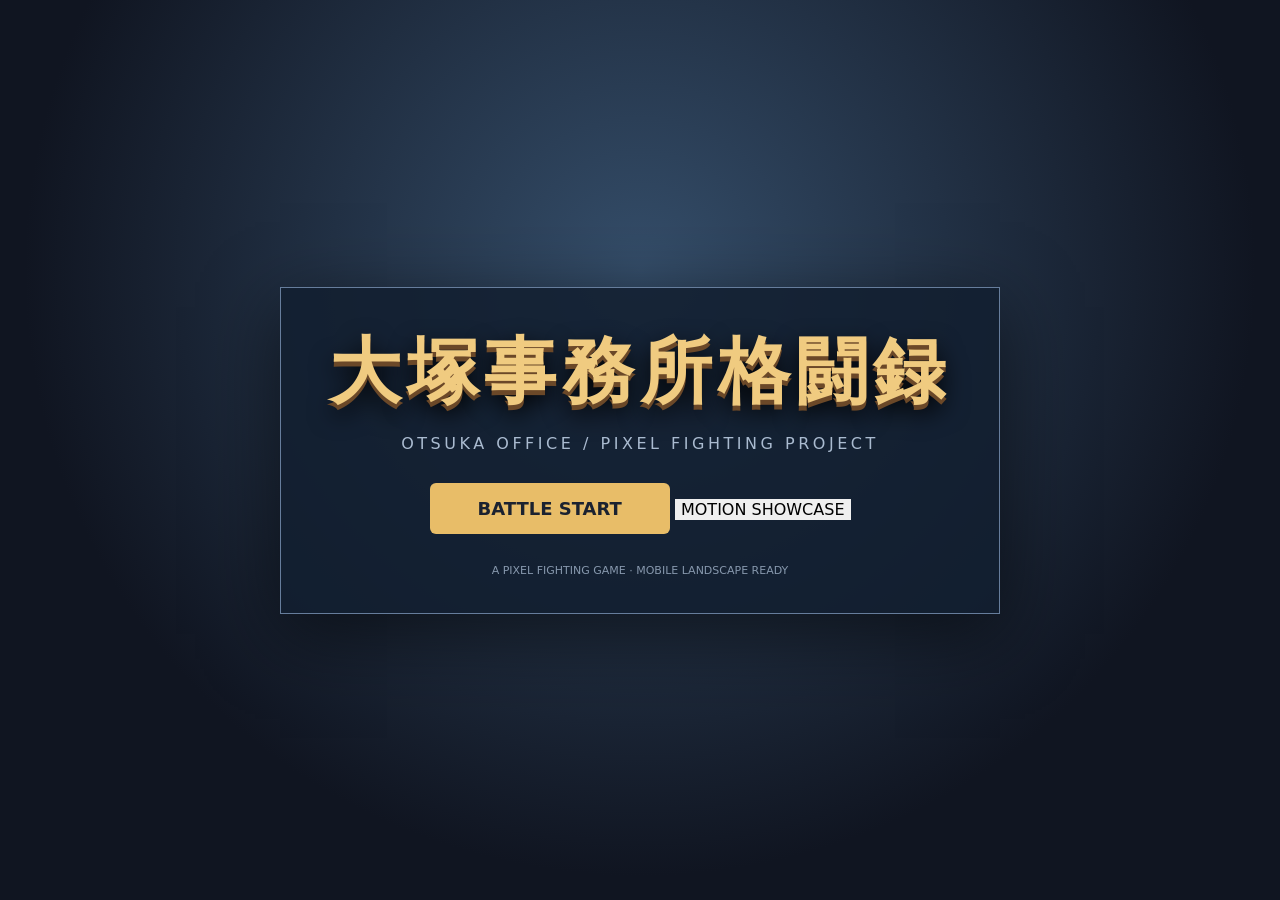
==== commit 2cd2483c: "Add motion showcase entry to title menu" ====
--- a/index.html
+++ b/index.html
@@ -1 +1,23 @@
-<!doctype html><html lang="ja"><head><meta charset="utf-8"><meta name="viewport" content="width=device-width,initial-scale=1,maximum-scale=1,user-scalable=no"><title>大塚事務所格闘録</title><link rel="stylesheet" href="css/game.css"></head><body><main id="titleScreen"><div class="titleCard"><div class="titleLogo">大塚事務所格闘録</div><div class="titleSub">OTSUKA OFFICE / PIXEL FIGHTING PROJECT</div><button id="titleStart" onclick="location.href='select.html'">PRESS START</button><div class="titleFoot">A PIXEL FIGHTING GAME · MOBILE LANDSCAPE READY</div></div></main></body></html>+<!doctype html>
+<html lang="ja">
+<head>
+<meta charset="utf-8">
+<meta name="viewport" content="width=device-width,initial-scale=1,maximum-scale=1,user-scalable=no">
+<meta name="theme-color" content="#101521">
+<title>大塚事務所格闘録</title>
+<link rel="stylesheet" href="css/game.css">
+</head>
+<body>
+<main id="titleScreen">
+  <div class="titleCard">
+    <div class="titleLogo">大塚事務所格闘録</div>
+    <div class="titleSub">OTSUKA OFFICE / PIXEL FIGHTING PROJECT</div>
+    <nav class="titleMenu">
+      <button id="titleStart" class="titleMenuButton primary" onclick="location.href='select.html'">BATTLE START</button>
+      <button id="titleMotion" class="titleMenuButton secondary" onclick="location.href='motion.html'">MOTION SHOWCASE</button>
+    </nav>
+    <div class="titleFoot">A PIXEL FIGHTING GAME · MOBILE LANDSCAPE READY</div>
+  </div>
+</main>
+</body>
+</html>
--- a/css/game.css
+++ b/css/game.css
@@ -0,0 +1,46 @@
+
+*{box-sizing:border-box}html,body{margin:0;width:100%;height:100%;overflow:hidden;background:#101521;color:#f4f0e7;font-family:system-ui,"Noto Sans JP",sans-serif;touch-action:none;user-select:none;-webkit-user-select:none}
+button{font:inherit;border:0;cursor:pointer}.hidden{display:none!important}
+#selectPanel{height:100dvh;overflow:auto;padding:14px;background:radial-gradient(ellipse at top,#293a53,#101521 70%)}
+h1{font-size:clamp(22px,4vw,34px);margin:2px 0 4px}.sub{color:#aab8ce;font-size:12px}
+#roster{display:grid;grid-template-columns:repeat(auto-fit,minmax(135px,1fr));gap:9px;max-width:900px;margin:14px auto}
+.fighter{background:#26354b;color:#fff;border:1px solid #50627d;border-radius:10px;padding:7px;text-align:left;min-height:100px}.fighter.selected{outline:3px solid #efc56e;background:#394962}.fighter b,.fighter small{display:block}.fighter small{color:#c3cee0;font-size:11px}.fighter .stats{font-size:10px;color:#eacb88;margin-top:4px}
+#start{display:block;margin:12px auto;padding:13px 28px;border-radius:10px;background:#e8bd68;color:#1b2230;font-weight:900}
+#game{position:relative;width:100vw;height:100dvh;overflow:hidden;background:#111a27}
+#arena{position:absolute;inset:0;width:100%;height:100%;display:block;image-rendering:pixelated}
+#hud{position:absolute;left:3%;right:3%;top:max(8px,env(safe-area-inset-top));display:flex;gap:14px;justify-content:space-between;pointer-events:none;text-shadow:0 2px 3px #000}
+.hudside{width:44%;max-width:440px}.hudside.right{text-align:right}.name{font-weight:900;font-size:clamp(12px,2.2vw,18px)}.meter{height:clamp(10px,1.8vh,16px);background:#492b37;border:1px solid #fff9;border-radius:4px;overflow:hidden;margin-top:3px}.fill{height:100%;width:100%;background:linear-gradient(90deg,#4bd07e,#a6e58a);transition:width .12s}
+#round{position:absolute;top:9%;left:50%;transform:translateX(-50%);font-weight:900;font-size:clamp(12px,2vw,17px);color:#ffe5a3;text-shadow:0 2px 4px #000;white-space:nowrap;pointer-events:none}
+#status{position:absolute;top:16%;left:50%;transform:translateX(-50%);font-size:clamp(13px,2.4vw,21px);font-weight:900;text-shadow:0 2px 4px #000;color:#fff0bd;white-space:nowrap;pointer-events:none}
+#controls{position:absolute;inset:0;pointer-events:none}
+#stickZone{position:absolute;left:max(14px,env(safe-area-inset-left));bottom:max(13px,env(safe-area-inset-bottom));width:clamp(112px,22vw,176px);height:clamp(112px,22vw,176px);border-radius:50%;background:#c9d8ef20;border:2px solid #e5efff50;backdrop-filter:blur(2px);pointer-events:auto;touch-action:none}
+#stickKnob{position:absolute;width:42%;height:42%;left:29%;top:29%;border-radius:50%;background:#e5bd6c99;border:2px solid #fff9;box-shadow:0 2px 10px #0005;pointer-events:none}
+#stickHint{position:absolute;inset:0;display:grid;place-items:center;color:#ffffff65;font-size:10px;font-weight:800;pointer-events:none}
+#buttons{position:absolute;right:max(10px,env(safe-area-inset-right));bottom:max(10px,env(safe-area-inset-bottom));width:clamp(210px,39vw,310px);height:clamp(142px,27vw,190px);display:grid;grid-template-columns:repeat(3,1fr);grid-template-rows:repeat(3,1fr);gap:5px;pointer-events:auto}
+.action{border-radius:50%;background:#d6e2f02b;border:2px solid #f5f5f580;color:#fff;font-weight:900;font-size:clamp(11px,2vw,16px);text-shadow:0 1px 3px #000;backdrop-filter:blur(3px);box-shadow:0 3px 10px #0004;touch-action:none}
+.action:active,.action.pressed{background:#e5bd6c99;transform:scale(.96)}.action{font-size:clamp(9px,1.6vw,13px)}#btnSpecial{background:#a64c4c77;border-color:#ffc1a4a0}#btnFocus{background:#4b82a866;border-color:#a8d5ff99}#comboHud{position:absolute;left:50%;top:23%;transform:translateX(-50%);font-weight:1000;font-size:clamp(20px,4vw,34px);color:#ffe39a;text-shadow:0 3px 5px #000;pointer-events:none}#superWrap{position:absolute;left:3%;right:3%;bottom:7px;height:7px;border:1px solid #ffffff88;background:#111a;border-radius:5px;pointer-events:none}#superFill{height:100%;width:0;background:linear-gradient(90deg,#4aa9e8,#d4f5ff);border-radius:5px}#meterLabel{position:absolute;left:3%;bottom:16px;font-size:9px;color:#dcecff;text-shadow:0 1px 3px #000;pointer-events:none}@media(max-height:390px){#buttons{height:126px;width:220px;gap:3px}.action{font-size:9px}}
+#topButtons{position:absolute;right:10px;top:max(8px,env(safe-area-inset-top));display:flex;gap:6px;pointer-events:auto}
+.smallBtn{background:#111c2c99;border:1px solid #ffffff55;color:#fff;border-radius:7px;padding:6px 9px;font-size:11px;backdrop-filter:blur(4px)}
+#endPanel{position:absolute;inset:0;background:#080d18b8;display:grid;place-items:center;text-align:center}
+#endCard{background:#1c293b;border:1px solid #8290a8;border-radius:14px;padding:22px;min-width:220px}#endCard h2{margin:0 0 12px}
+@media(orientation:portrait){#game:after{content:"スマホを横向きにしてください";position:absolute;inset:0;background:#101521ed;display:grid;place-items:center;font-weight:900;font-size:20px;z-index:20}}
+@media(pointer:fine){#stickZone,#buttons{opacity:.62}}@media(max-height:390px){#stickZone{width:100px;height:100px}#buttons{height:106px;width:158px;gap:5px}.action{font-size:10px}#round{top:8%}#status{top:14%}}
+
+#moveGuide{max-width:900px;margin:8px auto;padding:12px;background:#172438;border:1px solid #52627a;border-radius:10px;display:grid;gap:5px;color:#dbe5f4;font-size:12px}
+#moveGuide span{color:#aebdd1}
+#buttons{grid-template-columns:repeat(2,minmax(68px,1fr));width:174px;height:112px;gap:6px}
+.action{font-size:12px}
+#selectPanel{padding-bottom:20px}
+#titleScreen{min-height:100dvh;display:grid;place-items:center;text-align:center;background:radial-gradient(ellipse at 50% 30%,#344d69,#101521 68%);padding:24px}
+.titleCard{width:min(720px,94vw);padding:36px 20px;border:1px solid #667d9c;background:#121e30dd;box-shadow:0 20px 70px #0008}
+.titleLogo{font-size:clamp(34px,8vw,72px);font-weight:1000;letter-spacing:.08em;color:#f0cb80;text-shadow:0 5px 0 #6b4828,0 10px 24px #000}
+.titleSub{letter-spacing:.22em;color:#aabbd0;margin:14px 0 30px}
+#titleStart{padding:15px 48px;background:#e8bd68;color:#1b2230;border-radius:6px;font-weight:900;font-size:18px}
+.titleFoot{margin-top:30px;color:#8798ad;font-size:11px}
+
+#resultScreen{min-height:100dvh;display:grid;place-items:center;padding:20px;background:radial-gradient(ellipse at 50% 35%,#354b66,#101521 70%)}
+.resultCard{width:min(560px,94vw);padding:38px 22px;text-align:center;background:#142237;border:1px solid #657b99;box-shadow:0 18px 70px #0009}
+.resultEyebrow{letter-spacing:.25em;color:#aabbd0;font-size:12px}
+#resultTitle{font-size:clamp(42px,10vw,76px);color:#f0cb80;margin:14px 0;text-shadow:0 5px #6b4828}
+#resultDetail{color:#d3deec;margin:0 0 24px}
+.resultCard button{display:block;width:min(280px,100%);margin:10px auto;padding:13px;background:#e8bd68;color:#1b2230;border-radius:5px;font-weight:900}
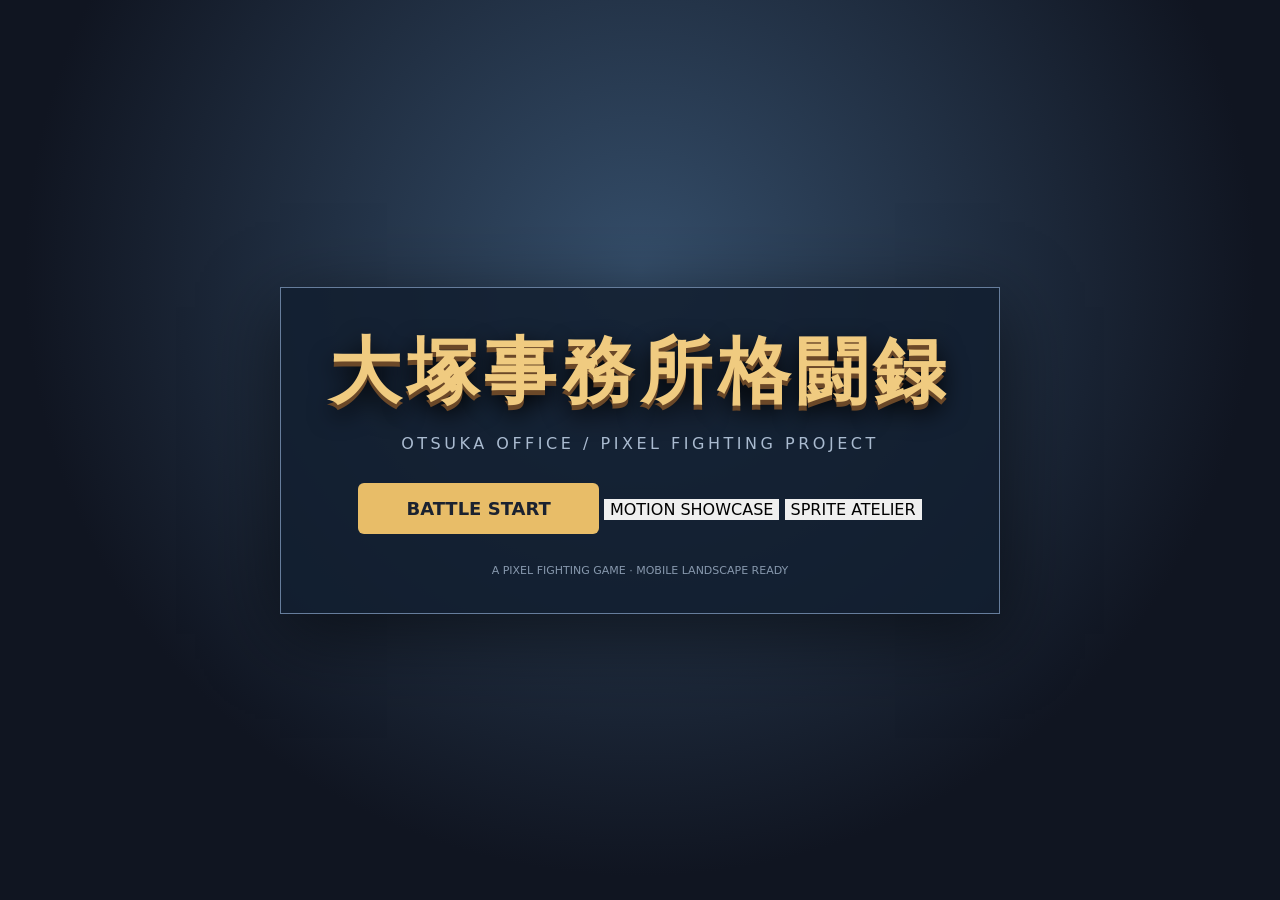
==== commit 6b1550f5: "Add Sprite Atelier to title menu" ====
--- a/index.html
+++ b/index.html
@@ -15,6 +15,7 @@
     <nav class="titleMenu">
       <button id="titleStart" class="titleMenuButton primary" onclick="location.href='select.html'">BATTLE START</button>
       <button id="titleMotion" class="titleMenuButton secondary" onclick="location.href='motion.html'">MOTION SHOWCASE</button>
+      <button class="titleMenuButton secondary" onclick="location.href='sprite.html'">SPRITE ATELIER</button>
     </nav>
     <div class="titleFoot">A PIXEL FIGHTING GAME · MOBILE LANDSCAPE READY</div>
   </div>
